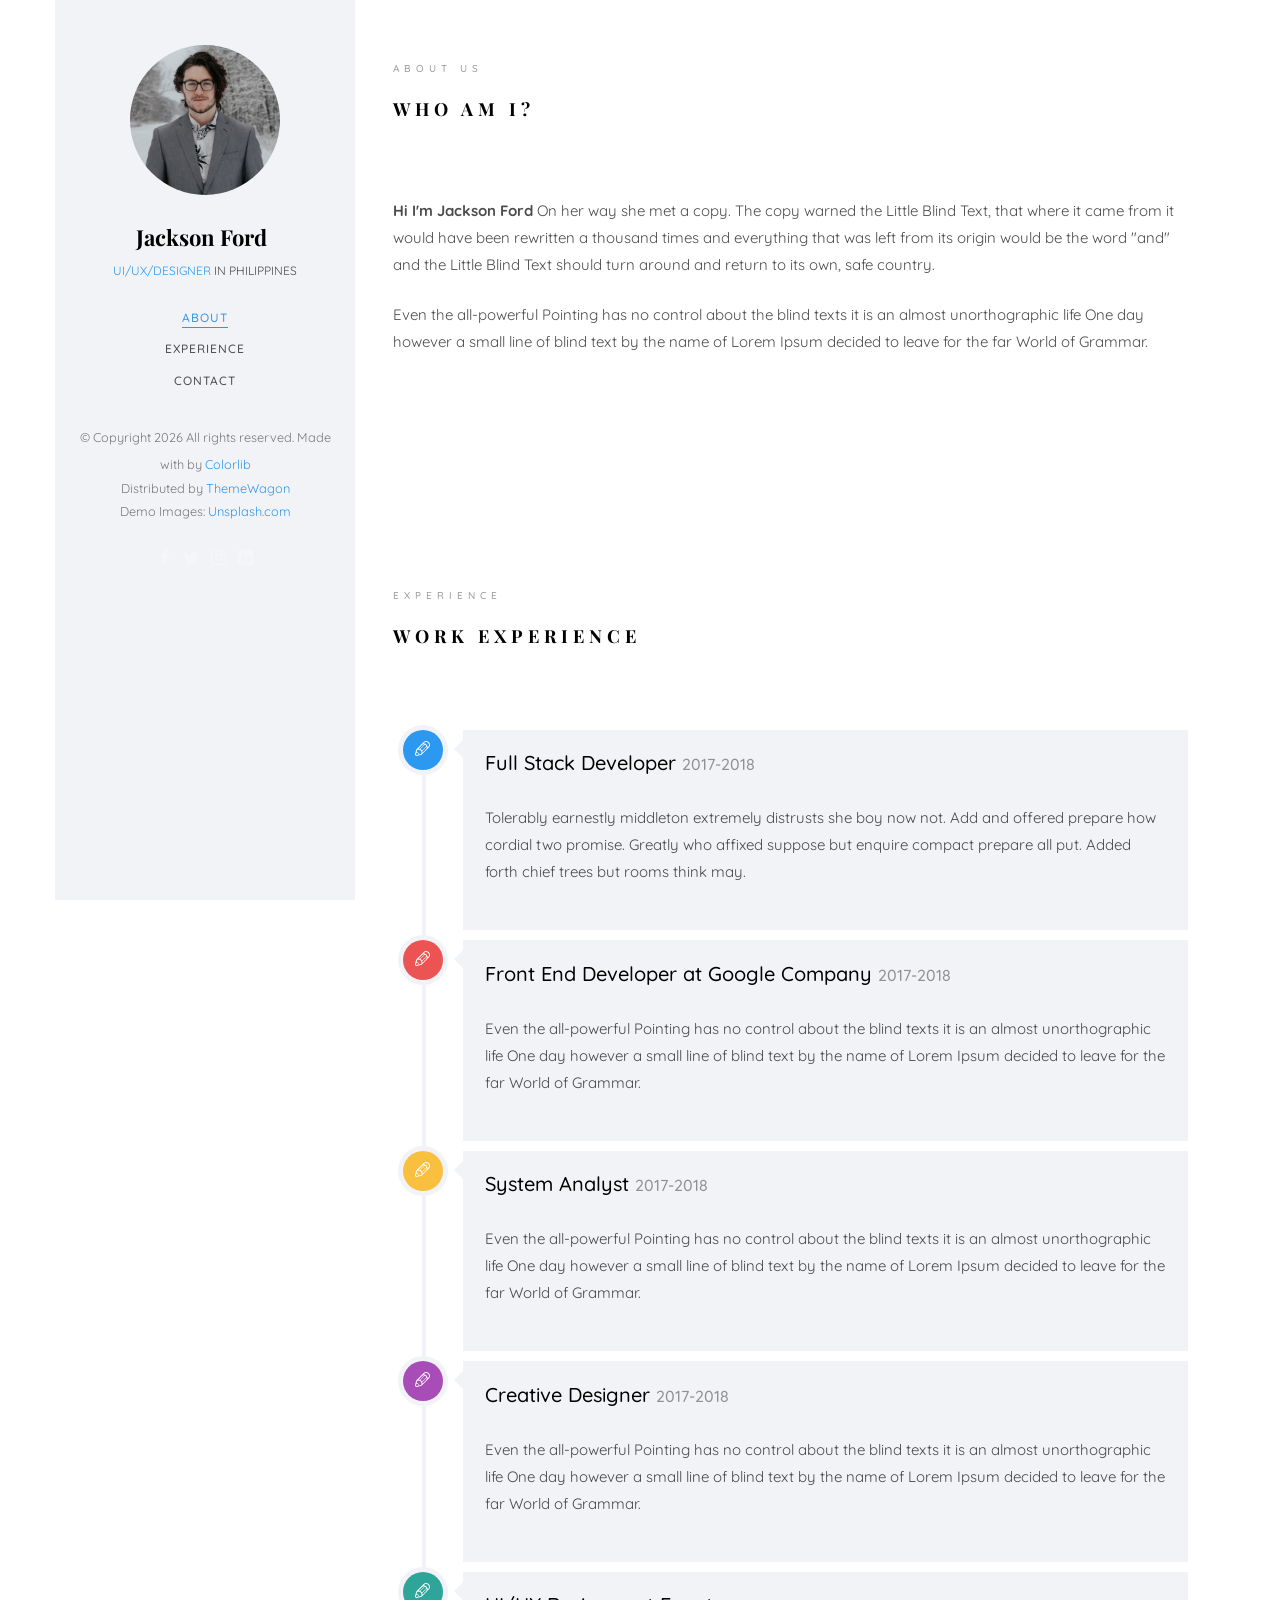
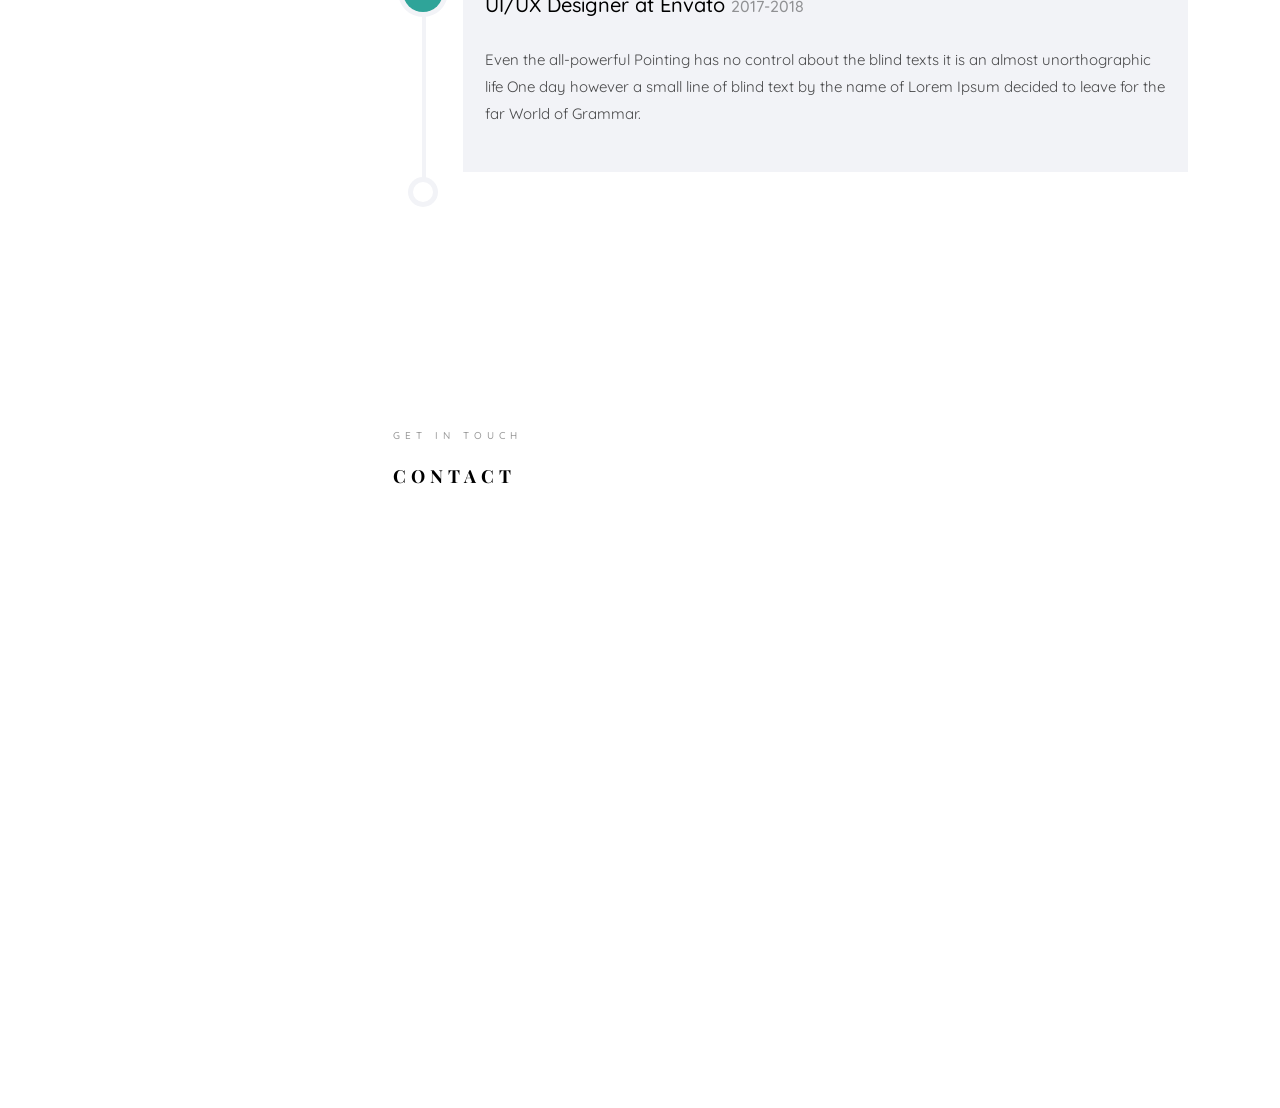
==== static/plugins/curriculum/index.html @ b3055dfc "desarrollo template curriculum" ====
<!DOCTYPE HTML>
<html>
	<head>
	<meta charset="utf-8">
	<meta http-equiv="X-UA-Compatible" content="IE=edge">
	<title>Jackson Template</title>
	<meta name="viewport" content="width=device-width, initial-scale=1">
	<meta name="description" content="" />
	<meta name="keywords" content="" />
	<meta name="author" content="" />

  <!-- Facebook and Twitter integration -->
	<meta property="og:title" content=""/>
	<meta property="og:image" content=""/>
	<meta property="og:url" content=""/>
	<meta property="og:site_name" content=""/>
	<meta property="og:description" content=""/>
	<meta name="twitter:title" content="" />
	<meta name="twitter:image" content="" />
	<meta name="twitter:url" content="" />
	<meta name="twitter:card" content="" />

	<!-- Place favicon.ico and apple-touch-icon.png in the root directory -->
	<link rel="shortcut icon" href="favicon.ico">

	<link href="https://fonts.googleapis.com/css?family=Quicksand:300,400,500,700" rel="stylesheet">
	<link href="https://fonts.googleapis.com/css?family=Playfair+Display:400,400i,700" rel="stylesheet">
	
	<!-- Animate.css -->
	<link rel="stylesheet" href="css/animate.css">
	<!-- Icomoon Icon Fonts-->
	<link rel="stylesheet" href="css/icomoon.css">
	<!-- Bootstrap  -->
	<link rel="stylesheet" href="css/bootstrap.css">
	<!-- Theme style  -->
	<link rel="stylesheet" href="css/style.css">

	<!-- Modernizr JS -->
	<script src="js/modernizr-2.6.2.min.js"></script>

	</head>
	<body>
	<div id="colorlib-page">
		<div class="container-wrap">
		<a href="#" class="js-colorlib-nav-toggle colorlib-nav-toggle" data-toggle="collapse" data-target="#navbar" aria-expanded="false" aria-controls="navbar"><i></i></a>
		<aside id="colorlib-aside" role="complementary" class="border js-fullheight">
			<div class="text-center">
				<div class="author-img" style="background-image: url(images/about.jpg);"></div>
				<h1 id="colorlib-logo"><a href="index.html">Jackson Ford</a></h1>
				<span class="position"><a href="#">UI/UX/Designer</a> in Philippines</span>
			</div>
			<nav id="colorlib-main-menu" role="navigation" class="navbar">
				<div id="navbar" class="collapse">
					<ul>
						<li class="active"><a href="#" data-nav-section="about">About</a></li>
						<li><a href="#" data-nav-section="experience">Experience</a></li>
						<li><a href="#" data-nav-section="contact">Contact</a></li>
					</ul>
				</div>
			</nav>

			<div class="colorlib-footer">
				<p>
					<small>&copy;
					<!-- Link back to Colorlib can't be removed. Template is licensed under CC BY 3.0. -->
					Copyright <script>document.write(new Date().getFullYear());</script> All rights reserved. 
					Made with <i class="fa fa-user" aria-hidden="true"></i> by <a href="https://colorlib.com" target="_blank">Colorlib</a>
					<!-- Link back to Colorlib can't be removed. Template is licensed under CC BY 3.0. --> </span> <span>Distributed by <a href="https://themewagon.com" target="_blank">ThemeWagon</a></span> <span>Demo Images: <a href="https://unsplash.com/" target="_blank">Unsplash.com</a></span></small>
				</p>
				<ul>
					<li><a href="#"><i class="icon-facebook2"></i></a></li>
					<li><a href="#"><i class="icon-twitter2"></i></a></li>
					<li><a href="#"><i class="icon-instagram"></i></a></li>
					<li><a href="#"><i class="icon-linkedin2"></i></a></li>
				</ul>
			</div>

		</aside>

		<div id="colorlib-main">

			<section class="colorlib-about" data-section="about">
				<div class="colorlib-narrow-content">
					<div class="row">
						<div class="col-md-12">
							<div class="row row-bottom-padded-sm animate-box" data-animate-effect="fadeInLeft">
								<div class="col-md-12">
									<div class="about-desc">
										<span class="heading-meta">About Us</span>
										<h2 class="colorlib-heading">Who Am I?</h2>
										<p><strong>Hi I'm Jackson Ford</strong> On her way she met a copy. The copy warned the Little Blind Text, that where it came from it would have been rewritten a thousand times and everything that was left from its origin would be the word "and" and the Little Blind Text should turn around and return to its own, safe country.</p>
										<p>Even the all-powerful Pointing has no control about the blind texts it is an almost unorthographic life One day however a small line of blind text by the name of Lorem Ipsum decided to leave for the far World of Grammar.</p>
									</div>
								</div>
							</div>
						</div>
					</div>
				</div>
			</section>
			
			<section class="colorlib-experience" data-section="experience">
				<div class="colorlib-narrow-content">
					<div class="row">
						<div class="col-md-6 col-md-offset-3 col-md-pull-3 animate-box" data-animate-effect="fadeInLeft">
							<span class="heading-meta">Experience</span>
							<h2 class="colorlib-heading animate-box">Work Experience</h2>
						</div>
					</div>
					<div class="row">
						<div class="col-md-12">
				         <div class="timeline-centered">
					         <article class="timeline-entry animate-box" data-animate-effect="fadeInLeft">
					            <div class="timeline-entry-inner">

					               <div class="timeline-icon color-1">
					                  <i class="icon-pen2"></i>
					               </div>

					               <div class="timeline-label">
					                  <h2><a href="#">Full Stack Developer</a> <span>2017-2018</span></h2>
					                  <p>Tolerably earnestly middleton extremely distrusts she boy now not. Add and offered prepare how cordial two promise. Greatly who affixed suppose but enquire compact prepare all put. Added forth chief trees but rooms think may.</p>
					               </div>
					            </div>
					         </article>


					         <article class="timeline-entry animate-box" data-animate-effect="fadeInRight">
					            <div class="timeline-entry-inner">
					               <div class="timeline-icon color-2">
					                  <i class="icon-pen2"></i>
					               </div>
					               <div class="timeline-label">
					               	<h2><a href="#">Front End Developer at Google Company</a> <span>2017-2018</span></h2>
					                  <p>Even the all-powerful Pointing has no control about the blind texts it is an almost unorthographic life One day however a small line of blind text by the name of Lorem Ipsum decided to leave for the far World of Grammar.</p>
					               </div>
					            </div>
					         </article>

					         <article class="timeline-entry animate-box" data-animate-effect="fadeInLeft">
					            <div class="timeline-entry-inner">
					               <div class="timeline-icon color-3">
					                  <i class="icon-pen2"></i>
					               </div>
					               <div class="timeline-label">
					               	<h2><a href="#">System Analyst</a> <span>2017-2018</span></h2>
					                  <p>Even the all-powerful Pointing has no control about the blind texts it is an almost unorthographic life One day however a small line of blind text by the name of Lorem Ipsum decided to leave for the far World of Grammar.</p>
					               </div>
					            </div>
					         </article>

					         <article class="timeline-entry animate-box" data-animate-effect="fadeInTop">
					            <div class="timeline-entry-inner">
					               <div class="timeline-icon color-4">
					                  <i class="icon-pen2"></i>
					               </div>
					               <div class="timeline-label">
					               	<h2><a href="#">Creative Designer</a> <span>2017-2018</span></h2>
					                  <p>Even the all-powerful Pointing has no control about the blind texts it is an almost unorthographic life One day however a small line of blind text by the name of Lorem Ipsum decided to leave for the far World of Grammar.</p>
					               </div>
					            </div>
					         </article>

					         <article class="timeline-entry animate-box" data-animate-effect="fadeInLeft">
					            <div class="timeline-entry-inner">
					               <div class="timeline-icon color-5">
					                  <i class="icon-pen2"></i>
					               </div>
					               <div class="timeline-label">
					               	<h2><a href="#">UI/UX Designer at Envato</a> <span>2017-2018</span></h2>
					                  <p>Even the all-powerful Pointing has no control about the blind texts it is an almost unorthographic life One day however a small line of blind text by the name of Lorem Ipsum decided to leave for the far World of Grammar.</p>
					               </div>
					            </div>
					         </article>

					         <article class="timeline-entry begin animate-box" data-animate-effect="fadeInBottom">
					            <div class="timeline-entry-inner">
					               <div class="timeline-icon color-none">
					               </div>
					            </div>
					         </article>
					      </div>
					   </div>
				   </div>
				</div>
			</section>

			<section class="colorlib-contact" data-section="contact">
				<div class="colorlib-narrow-content">
					<div class="row">
						<div class="col-md-6 col-md-offset-3 col-md-pull-3 animate-box" data-animate-effect="fadeInLeft">
							<span class="heading-meta">Get in Touch</span>
							<h2 class="colorlib-heading">Contact</h2>
						</div>
					</div>
					<div class="row">
						<div class="col-md-5">
							<div class="colorlib-feature colorlib-feature-sm animate-box" data-animate-effect="fadeInLeft">
								<div class="colorlib-icon">
									<i class="icon-globe-outline"></i>
								</div>
								<div class="colorlib-text">
									<p><a href="#">info@domain.com</a></p>
								</div>
							</div>

							<div class="colorlib-feature colorlib-feature-sm animate-box" data-animate-effect="fadeInLeft">
								<div class="colorlib-icon">
									<i class="icon-map"></i>
								</div>
								<div class="colorlib-text">
									<p>198 West 21th Street, Suite 721 New York NY 10016</p>
								</div>
							</div>

							<div class="colorlib-feature colorlib-feature-sm animate-box" data-animate-effect="fadeInLeft">
								<div class="colorlib-icon">
									<i class="icon-phone"></i>
								</div>
								<div class="colorlib-text">
									<p><a href="tel://">+123 456 7890</a></p>
								</div>
							</div>
						</div>
						<div class="col-md-7 col-md-push-1">
							<div class="row">
								<div class="col-md-10 col-md-offset-1 col-md-pull-1 animate-box" data-animate-effect="fadeInRight">
									<form action="">
										<div class="form-group">
											<input type="text" class="form-control" placeholder="Name">
										</div>
										<div class="form-group">
											<input type="text" class="form-control" placeholder="Email">
										</div>
										<div class="form-group">
											<input type="text" class="form-control" placeholder="Subject">
										</div>
										<div class="form-group">
											<textarea name="" id="message" cols="30" rows="7" class="form-control" placeholder="Message"></textarea>
										</div>
										<div class="form-group">
											<input type="submit" class="btn btn-primary btn-send-message" value="Send Message">
										</div>
									</form>
								</div>
								
							</div>
						</div>
					</div>
				</div>
			</section>

		</div><!-- end:colorlib-main -->
	</div><!-- end:container-wrap -->
	</div><!-- end:colorlib-page -->

	<!-- jQuery -->
	<script src="js/jquery.min.js"></script>
	<!-- Waypoints -->
	<script src="js/jquery.waypoints.min.js"></script>
	<!-- Counters -->
	<script src="js/jquery.countTo.js"></script>
	<!-- MAIN JS -->
	<script src="js/main.js"></script>

	</body>
</html>
---- static/plugins/curriculum/css/icomoon.css ----
@font-face {
  font-family: 'icomoon';
  src:  url('fonts/icomoon.eot?6py85u');
  src:  url('fonts/icomoon.eot?6py85u#iefix') format('embedded-opentype'),
    url('fonts/icomoon.ttf?6py85u') format('truetype'),
    url('fonts/icomoon.woff?6py85u') format('woff'),
    url('fonts/icomoon.svg?6py85u#icomoon') format('svg');
  font-weight: normal;
  font-style: normal;
}

[class^="icon-"], [class*=" icon-"] {
  /* use !important to prevent issues with browser extensions that change fonts */
  font-family: 'icomoon' !important;
  speak: none;
  font-style: normal;
  font-weight: normal;
  font-variant: normal;
  text-transform: none;
  line-height: 1;

  /* Better Font Rendering =========== */
  -webkit-font-smoothing: antialiased;
  -moz-osx-font-smoothing: grayscale;
}

.icon-times:before {
  content: "\e930";
}
.icon-tick:before {
  content: "\e931";
}
.icon-plus:before {
  content: "\e932";
}
.icon-minus:before {
  content: "\e933";
}
.icon-equals:before {
  content: "\e934";
}
.icon-divide:before {
  content: "\e935";
}
.icon-chevron-right:before {
  content: "\e936";
}
.icon-chevron-left:before {
  content: "\e937";
}
.icon-arrow-right-thick:before {
  content: "\e938";
}
.icon-arrow-left-thick:before {
  content: "\e939";
}
.icon-th-small:before {
  content: "\e93a";
}
.icon-th-menu:before {
  content: "\e93b";
}
.icon-th-list:before {
  content: "\e93c";
}
.icon-th-large:before {
  content: "\e93d";
}
.icon-home:before {
  content: "\e93e";
}
.icon-arrow-forward:before {
  content: "\e93f";
}
.icon-arrow-back:before {
  content: "\e940";
}
.icon-rss:before {
  content: "\e941";
}
.icon-location:before {
  content: "\e942";
}
.icon-link:before {
  content: "\e943";
}
.icon-image:before {
  content: "\e944";
}
.icon-arrow-up-thick:before {
  content: "\e945";
}
.icon-arrow-down-thick:before {
  content: "\e946";
}
.icon-starburst:before {
  content: "\e947";
}
.icon-starburst-outline:before {
  content: "\e948";
}
.icon-star3:before {
  content: "\e949";
}
.icon-flow-children:before {
  content: "\e94a";
}
.icon-export:before {
  content: "\e94b";
}
.icon-delete2:before {
  content: "\e94c";
}
.icon-delete-outline:before {
  content: "\e94d";
}
.icon-cloud-storage:before {
  content: "\e94e";
}
.icon-wi-fi:before {
  content: "\e94f";
}
.icon-heart:before {
  content: "\e950";
}
.icon-flash:before {
  content: "\e951";
}
.icon-cancel:before {
  content: "\e952";
}
.icon-backspace:before {
  content: "\e953";
}
.icon-attachment:before {
  content: "\e954";
}
.icon-arrow-move:before {
  content: "\e955";
}
.icon-warning:before {
  content: "\e956";
}
.icon-user:before {
  content: "\e957";
}
.icon-radar:before {
  content: "\e958";
}
.icon-lock-open:before {
  content: "\e959";
}
.icon-lock-closed:before {
  content: "\e95a";
}
.icon-location-arrow:before {
  content: "\e95b";
}
.icon-info:before {
  content: "\e95c";
}
.icon-user-delete:before {
  content: "\e95d";
}
.icon-user-add:before {
  content: "\e95e";
}
.icon-media-pause:before {
  content: "\e95f";
}
.icon-group:before {
  content: "\e960";
}
.icon-chart-pie:before {
  content: "\e961";
}
.icon-chart-line:before {
  content: "\e962";
}
.icon-chart-bar:before {
  content: "\e963";
}
.icon-chart-area:before {
  content: "\e964";
}
.icon-video:before {
  content: "\e965";
}
.icon-point-of-interest:before {
  content: "\e966";
}
.icon-infinity:before {
  content: "\e967";
}
.icon-globe:before {
  content: "\e968";
}
.icon-eye:before {
  content: "\e969";
}
.icon-cog:before {
  content: "\e96a";
}
.icon-camera:before {
  content: "\e96b";
}
.icon-upload:before {
  content: "\e96c";
}
.icon-scissors:before {
  content: "\e96d";
}
.icon-refresh:before {
  content: "\e96e";
}
.icon-pin:before {
  content: "\e96f";
}
.icon-key:before {
  content: "\e970";
}
.icon-info-large:before {
  content: "\e971";
}
.icon-eject:before {
  content: "\e972";
}
.icon-download:before {
  content: "\e973";
}
.icon-zoom:before {
  content: "\e974";
}
.icon-zoom-out:before {
  content: "\e975";
}
.icon-zoom-in:before {
  content: "\e976";
}
.icon-sort-numerically:before {
  content: "\e977";
}
.icon-sort-alphabetically:before {
  content: "\e978";
}
.icon-input-checked:before {
  content: "\e979";
}
.icon-calender:before {
  content: "\e97a";
}
.icon-world2:before {
  content: "\e97b";
}
.icon-notes:before {
  content: "\e97c";
}
.icon-code:before {
  content: "\e97d";
}
.icon-arrow-sync:before {
  content: "\e97e";
}
.icon-arrow-shuffle:before {
  content: "\e97f";
}
.icon-arrow-repeat:before {
  content: "\e980";
}
.icon-arrow-minimise:before {
  content: "\e981";
}
.icon-arrow-maximise:before {
  content: "\e982";
}
.icon-arrow-loop:before {
  content: "\e983";
}
.icon-anchor:before {
  content: "\e984";
}
.icon-spanner:before {
  content: "\e985";
}
.icon-puzzle:before {
  content: "\e986";
}
.icon-power:before {
  content: "\e987";
}
.icon-plane:before {
  content: "\e988";
}
.icon-pi:before {
  content: "\e989";
}
.icon-phone:before {
  content: "\e98a";
}
.icon-microphone2:before {
  content: "\e98b";
}
.icon-media-rewind:before {
  content: "\e98c";
}
.icon-flag:before {
  content: "\e98d";
}
.icon-adjust-brightness:before {
  content: "\e98e";
}
.icon-waves:before {
  content: "\e98f";
}
.icon-social-twitter:before {
  content: "\e990";
}
.icon-social-facebook:before {
  content: "\e991";
}
.icon-social-dribbble:before {
  content: "\e992";
}
.icon-media-stop:before {
  content: "\e993";
}
.icon-media-record:before {
  content: "\e994";
}
.icon-media-play:before {
  content: "\e995";
}
.icon-media-fast-forward:before {
  content: "\e996";
}
.icon-media-eject:before {
  content: "\e997";
}
.icon-social-vimeo:before {
  content: "\e998";
}
.icon-social-tumbler:before {
  content: "\e999";
}
.icon-social-skype:before {
  content: "\e99a";
}
.icon-social-pinterest:before {
  content: "\e99b";
}
.icon-social-linkedin:before {
  content: "\e99c";
}
.icon-social-last-fm:before {
  content: "\e99d";
}
.icon-social-github:before {
  content: "\e99e";
}
.icon-social-flickr:before {
  content: "\e99f";
}
.icon-at:before {
  content: "\e9a0";
}
.icon-times-outline:before {
  content: "\e9a1";
}
.icon-plus-outline:before {
  content: "\e9a2";
}
.icon-minus-outline:before {
  content: "\e9a3";
}
.icon-tick-outline:before {
  content: "\e9a4";
}
.icon-th-large-outline:before {
  content: "\e9a5";
}
.icon-equals-outline:before {
  content: "\e9a6";
}
.icon-divide-outline:before {
  content: "\e9a7";
}
.icon-chevron-right-outline:before {
  content: "\e9a8";
}
.icon-chevron-left-outline:before {
  content: "\e9a9";
}
.icon-arrow-right-outline:before {
  content: "\e9aa";
}
.icon-arrow-left-outline:before {
  content: "\e9ab";
}
.icon-th-small-outline:before {
  content: "\e9ac";
}
.icon-th-menu-outline:before {
  content: "\e9ad";
}
.icon-th-list-outline:before {
  content: "\e9ae";
}
.icon-news2:before {
  content: "\e9b1";
}
.icon-home-outline:before {
  content: "\e9b2";
}
.icon-arrow-up-outline:before {
  content: "\e9b3";
}
.icon-arrow-forward-outline:before {
  content: "\e9b4";
}
.icon-arrow-down-outline:before {
  content: "\e9b5";
}
.icon-arrow-back-outline:before {
  content: "\e9b6";
}
.icon-trash3:before {
  content: "\e9b7";
}
.icon-rss-outline:before {
  content: "\e9b8";
}
.icon-message:before {
  content: "\e9b9";
}
.icon-location-outline:before {
  content: "\e9ba";
}
.icon-link-outline:before {
  content: "\e9bb";
}
.icon-image-outline:before {
  content: "\e9bc";
}
.icon-export-outline:before {
  content: "\e9bd";
}
.icon-cross:before {
  content: "\e9be";
}
.icon-wi-fi-outline:before {
  content: "\e9bf";
}
.icon-star-outline:before {
  content: "\e9c0";
}
.icon-media-pause-outline:before {
  content: "\e9c1";
}
.icon-mail:before {
  content: "\e9c2";
}
.icon-heart-outline:before {
  content: "\e9c3";
}
.icon-flash-outline:before {
  content: "\e9c4";
}
.icon-cancel-outline:before {
  content: "\e9c5";
}
.icon-beaker:before {
  content: "\e9c6";
}
.icon-arrow-move-outline:before {
  content: "\e9c7";
}
.icon-watch2:before {
  content: "\e9c8";
}
.icon-warning-outline:before {
  content: "\e9c9";
}
.icon-time:before {
  content: "\e9ca";
}
.icon-radar-outline:before {
  content: "\e9cb";
}
.icon-lock-open-outline:before {
  content: "\e9cc";
}
.icon-location-arrow-outline:before {
  content: "\e9cd";
}
.icon-info-outline:before {
  content: "\e9ce";
}
.icon-backspace-outline:before {
  content: "\e9cf";
}
.icon-attachment-outline:before {
  content: "\e9d0";
}
.icon-user-outline:before {
  content: "\e9d1";
}
.icon-user-delete-outline:before {
  content: "\e9d2";
}
.icon-user-add-outline:before {
  content: "\e9d3";
}
.icon-lock-closed-outline:before {
  content: "\e9d4";
}
.icon-group-outline:before {
  content: "\e9d5";
}
.icon-chart-pie-outline:before {
  content: "\e9d6";
}
.icon-chart-line-outline:before {
  content: "\e9d7";
}
.icon-chart-bar-outline:before {
  content: "\e9d8";
}
.icon-chart-area-outline:before {
  content: "\e9d9";
}
.icon-video-outline:before {
  content: "\e9da";
}
.icon-point-of-interest-outline:before {
  content: "\e9db";
}
.icon-map:before {
  content: "\e9dc";
}
.icon-key-outline:before {
  content: "\e9dd";
}
.icon-infinity-outline:before {
  content: "\e9de";
}
.icon-globe-outline:before {
  content: "\e9df";
}
.icon-eye-outline:before {
  content: "\e9e0";
}
.icon-cog-outline:before {
  content: "\e9e1";
}
.icon-camera-outline:before {
  content: "\e9e2";
}
.icon-upload-outline:before {
  content: "\e9e3";
}
.icon-support:before {
  content: "\e9e4";
}
.icon-scissors-outline:before {
  content: "\e9e5";
}
.icon-refresh-outline:before {
  content: "\e9e6";
}
.icon-info-large-outline:before {
  content: "\e9e7";
}
.icon-eject-outline:before {
  content: "\e9e8";
}
.icon-download-outline:before {
  content: "\e9e9";
}
.icon-battery-mid:before {
  content: "\e9ea";
}
.icon-battery-low:before {
  content: "\e9eb";
}
.icon-battery-high:before {
  content: "\e9ec";
}
.icon-zoom-outline:before {
  content: "\e9ed";
}
.icon-zoom-out-outline:before {
  content: "\e9ee";
}
.icon-zoom-in-outline:before {
  content: "\e9ef";
}
.icon-tag3:before {
  content: "\e9f0";
}
.icon-tabs-outline:before {
  content: "\e9f1";
}
.icon-pin-outline:before {
  content: "\e9f2";
}
.icon-message-typing:before {
  content: "\e9f3";
}
.icon-directions:before {
  content: "\e9f4";
}
.icon-battery-full:before {
  content: "\e9f5";
}
.icon-battery-charge:before {
  content: "\e9f6";
}
.icon-pipette:before {
  content: "\e9f7";
}
.icon-pencil:before {
  content: "\e9f8";
}
.icon-folder:before {
  content: "\e9f9";
}
.icon-folder-delete:before {
  content: "\e9fa";
}
.icon-folder-add:before {
  content: "\e9fb";
}
.icon-edit:before {
  content: "\e9fc";
}
.icon-document:before {
  content: "\e9fd";
}
.icon-document-delete:before {
  content: "\e9fe";
}
.icon-document-add:before {
  content: "\e9ff";
}
.icon-brush:before {
  content: "\ea00";
}
.icon-thumbs-up:before {
  content: "\ea01";
}
.icon-thumbs-down:before {
  content: "\ea02";
}
.icon-pen:before {
  content: "\ea03";
}
.icon-sort-numerically-outline:before {
  content: "\ea04";
}
.icon-sort-alphabetically-outline:before {
  content: "\ea05";
}
.icon-social-last-fm-circular:before {
  content: "\ea06";
}
.icon-social-github-circular:before {
  content: "\ea07";
}
.icon-compass:before {
  content: "\ea08";
}
.icon-bookmark:before {
  content: "\ea09";
}
.icon-input-checked-outline:before {
  content: "\ea0a";
}
.icon-code-outline:before {
  content: "\ea0b";
}
.icon-calender-outline:before {
  content: "\ea0c";
}
.icon-business-card:before {
  content: "\ea0d";
}
.icon-arrow-up:before {
  content: "\ea0e";
}
.icon-arrow-sync-outline:before {
  content: "\ea0f";
}
.icon-arrow-right:before {
  content: "\ea10";
}
.icon-arrow-repeat-outline:before {
  content: "\ea11";
}
.icon-arrow-loop-outline:before {
  content: "\ea12";
}
.icon-arrow-left:before {
  content: "\ea13";
}
.icon-flow-switch:before {
  content: "\ea14";
}
.icon-flow-parallel:before {
  content: "\ea15";
}
.icon-flow-merge:before {
  content: "\ea16";
}
.icon-document-text:before {
  content: "\ea17";
}
.icon-clipboard:before {
  content: "\ea18";
}
.icon-calculator:before {
  content: "\ea19";
}
.icon-arrow-minimise-outline:before {
  content: "\ea1a";
}
.icon-arrow-maximise-outline:before {
  content: "\ea1b";
}
.icon-arrow-down:before {
  content: "\ea1c";
}
.icon-gift:before {
  content: "\ea1d";
}
.icon-film:before {
  content: "\ea1e";
}
.icon-database:before {
  content: "\ea1f";
}
.icon-bell:before {
  content: "\ea20";
}
.icon-anchor-outline:before {
  content: "\ea21";
}
.icon-adjust-contrast:before {
  content: "\ea22";
}
.icon-world-outline:before {
  content: "\ea23";
}
.icon-shopping-bag:before {
  content: "\ea24";
}
.icon-power-outline:before {
  content: "\ea25";
}
.icon-notes-outline:before {
  content: "\ea26";
}
.icon-device-tablet:before {
  content: "\ea27";
}
.icon-device-phone:before {
  content: "\ea28";
}
.icon-device-laptop:before {
  content: "\ea29";
}
.icon-device-desktop:before {
  content: "\ea2a";
}
.icon-briefcase:before {
  content: "\ea2b";
}
.icon-stopwatch:before {
  content: "\ea2c";
}
.icon-spanner-outline:before {
  content: "\ea2d";
}
.icon-puzzle-outline:before {
  content: "\ea2e";
}
.icon-printer:before {
  content: "\ea2f";
}
.icon-pi-outline:before {
  content: "\ea30";
}
.icon-lightbulb:before {
  content: "\ea31";
}
.icon-flag-outline:before {
  content: "\ea32";
}
.icon-contacts:before {
  content: "\ea33";
}
.icon-archive2:before {
  content: "\ea34";
}
.icon-weather-stormy:before {
  content: "\ea35";
}
.icon-weather-shower:before {
  content: "\ea36";
}
.icon-weather-partly-sunny:before {
  content: "\ea37";
}
.icon-weather-downpour:before {
  content: "\ea38";
}
.icon-weather-cloudy:before {
  content: "\ea39";
}
.icon-plane-outline:before {
  content: "\ea3a";
}
.icon-phone-outline:before {
  content: "\ea3b";
}
.icon-microphone-outline:before {
  content: "\ea3c";
}
.icon-weather-windy:before {
  content: "\ea3d";
}
.icon-weather-windy-cloudy:before {
  content: "\ea3e";
}
.icon-weather-sunny:before {
  content: "\ea3f";
}
.icon-weather-snow:before {
  content: "\ea40";
}
.icon-weather-night:before {
  content: "\ea41";
}
.icon-media-stop-outline:before {
  content: "\ea42";
}
.icon-media-rewind-outline:before {
  content: "\ea43";
}
.icon-media-record-outline:before {
  content: "\ea44";
}
.icon-media-play-outline:before {
  content: "\ea45";
}
.icon-media-fast-forward-outline:before {
  content: "\ea46";
}
.icon-media-eject-outline:before {
  content: "\ea47";
}
.icon-wine:before {
  content: "\ea48";
}
.icon-waves-outline:before {
  content: "\ea49";
}
.icon-ticket:before {
  content: "\ea4a";
}
.icon-tags:before {
  content: "\ea4b";
}
.icon-plug:before {
  content: "\ea4c";
}
.icon-headphones:before {
  content: "\ea4d";
}
.icon-credit-card:before {
  content: "\ea4e";
}
.icon-coffee:before {
  content: "\ea4f";
}
.icon-book:before {
  content: "\ea50";
}
.icon-beer:before {
  content: "\ea51";
}
.icon-volume2:before {
  content: "\ea52";
}
.icon-volume-up:before {
  content: "\ea53";
}
.icon-volume-mute:before {
  content: "\ea54";
}
.icon-volume-down:before {
  content: "\ea55";
}
.icon-social-vimeo-circular:before {
  content: "\ea56";
}
.icon-social-twitter-circular:before {
  content: "\ea57";
}
.icon-social-pinterest-circular:before {
  content: "\ea58";
}
.icon-social-linkedin-circular:before {
  content: "\ea59";
}
.icon-social-facebook-circular:before {
  content: "\ea5a";
}
.icon-social-dribbble-circular:before {
  content: "\ea5b";
}
.icon-tree:before {
  content: "\ea5c";
}
.icon-thermometer2:before {
  content: "\ea5d";
}
.icon-social-tumbler-circular:before {
  content: "\ea5e";
}
.icon-social-skype-outline:before {
  content: "\ea5f";
}
.icon-social-flickr-circular:before {
  content: "\ea60";
}
.icon-social-at-circular:before {
  content: "\ea61";
}
.icon-shopping-cart:before {
  content: "\ea62";
}
.icon-messages:before {
  content: "\ea63";
}
.icon-leaf:before {
  content: "\ea64";
}
.icon-feather:before {
  content: "\ea65";
}
.icon-eye2:before {
  content: "\e064";
}
.icon-paper-clip:before {
  content: "\e065";
}
.icon-mail5:before {
  content: "\e066";
}
.icon-toggle:before {
  content: "\e067";
}
.icon-layout:before {
  content: "\e068";
}
.icon-link2:before {
  content: "\e069";
}
.icon-bell2:before {
  content: "\e06a";
}
.icon-lock3:before {
  content: "\e06b";
}
.icon-unlock:before {
  content: "\e06c";
}
.icon-ribbon2:before {
  content: "\e06d";
}
.icon-image2:before {
  content: "\e06e";
}
.icon-signal:before {
  content: "\e06f";
}
.icon-target3:before {
  content: "\e070";
}
.icon-clipboard3:before {
  content: "\e071";
}
.icon-clock3:before {
  content: "\e072";
}
.icon-watch:before {
  content: "\e073";
}
.icon-air-play:before {
  content: "\e074";
}
.icon-camera3:before {
  content: "\e075";
}
.icon-video2:before {
  content: "\e076";
}
.icon-disc:before {
  content: "\e077";
}
.icon-printer3:before {
  content: "\e078";
}
.icon-monitor:before {
  content: "\e079";
}
.icon-server:before {
  content: "\e07a";
}
.icon-cog2:before {
  content: "\e07b";
}
.icon-heart3:before {
  content: "\e07c";
}
.icon-paragraph:before {
  content: "\e07d";
}
.icon-align-justify:before {
  content: "\e07e";
}
.icon-align-left:before {
  content: "\e07f";
}
.icon-align-center:before {
  content: "\e080";
}
.icon-align-right:before {
  content: "\e081";
}
.icon-book2:before {
  content: "\e082";
}
.icon-layers2:before {
  content: "\e083";
}
.icon-stack2:before {
  content: "\e084";
}
.icon-stack-2:before {
  content: "\e085";
}
.icon-paper:before {
  content: "\e086";
}
.icon-paper-stack:before {
  content: "\e087";
}
.icon-search3:before {
  content: "\e088";
}
.icon-zoom-in2:before {
  content: "\e089";
}
.icon-zoom-out2:before {
  content: "\e08a";
}
.icon-reply2:before {
  content: "\e08b";
}
.icon-circle-plus:before {
  content: "\e08c";
}
.icon-circle-minus:before {
  content: "\e08d";
}
.icon-circle-check:before {
  content: "\e08e";
}
.icon-circle-cross:before {
  content: "\e08f";
}
.icon-square-plus:before {
  content: "\e090";
}
.icon-square-minus:before {
  content: "\e091";
}
.icon-square-check:before {
  content: "\e092";
}
.icon-square-cross:before {
  content: "\e093";
}
.icon-microphone:before {
  content: "\e094";
}
.icon-record:before {
  content: "\e095";
}
.icon-skip-back:before {
  content: "\e096";
}
.icon-rewind:before {
  content: "\e097";
}
.icon-play4:before {
  content: "\e098";
}
.icon-pause3:before {
  content: "\e099";
}
.icon-stop3:before {
  content: "\e09a";
}
.icon-fast-forward:before {
  content: "\e09b";
}
.icon-skip-forward:before {
  content: "\e09c";
}
.icon-shuffle2:before {
  content: "\e09d";
}
.icon-repeat:before {
  content: "\e09e";
}
.icon-folder2:before {
  content: "\e09f";
}
.icon-umbrella:before {
  content: "\e0a0";
}
.icon-moon:before {
  content: "\e0a1";
}
.icon-thermometer:before {
  content: "\e0a2";
}
.icon-drop:before {
  content: "\e0a3";
}
.icon-sun2:before {
  content: "\e0a4";
}
.icon-cloud3:before {
  content: "\e0a5";
}
.icon-cloud-upload2:before {
  content: "\e0a6";
}
.icon-cloud-download2:before {
  content: "\e0a7";
}
.icon-upload4:before {
  content: "\e0a8";
}
.icon-download4:before {
  content: "\e0a9";
}
.icon-location3:before {
  content: "\e0aa";
}
.icon-location-2:before {
  content: "\e0ab";
}
.icon-map3:before {
  content: "\e0ac";
}
.icon-battery:before {
  content: "\e0ad";
}
.icon-head:before {
  content: "\e0ae";
}
.icon-briefcase3:before {
  content: "\e0af";
}
.icon-speech-bubble:before {
  content: "\e0b0";
}
.icon-anchor2:before {
  content: "\e0b1";
}
.icon-globe2:before {
  content: "\e0b2";
}
.icon-box:before {
  content: "\e0b3";
}
.icon-reload:before {
  content: "\e0b4";
}
.icon-share3:before {
  content: "\e0b5";
}
.icon-marquee:before {
  content: "\e0b6";
}
.icon-marquee-plus:before {
  content: "\e0b7";
}
.icon-marquee-minus:before {
  content: "\e0b8";
}
.icon-tag:before {
  content: "\e0b9";
}
.icon-power2:before {
  content: "\e0ba";
}
.icon-command2:before {
  content: "\e0bb";
}
.icon-alt:before {
  content: "\e0bc";
}
.icon-esc:before {
  content: "\e0bd";
}
.icon-bar-graph:before {
  content: "\e0be";
}
.icon-bar-graph-2:before {
  content: "\e0bf";
}
.icon-pie-graph:before {
  content: "\e0c0";
}
.icon-star:before {
  content: "\e0c1";
}
.icon-arrow-left3:before {
  content: "\e0c2";
}
.icon-arrow-right3:before {
  content: "\e0c3";
}
.icon-arrow-up3:before {
  content: "\e0c4";
}
.icon-arrow-down3:before {
  content: "\e0c5";
}
.icon-volume:before {
  content: "\e0c6";
}
.icon-mute:before {
  content: "\e0c7";
}
.icon-content-right:before {
  content: "\e100";
}
.icon-content-left:before {
  content: "\e101";
}
.icon-grid2:before {
  content: "\e102";
}
.icon-grid-2:before {
  content: "\e103";
}
.icon-columns:before {
  content: "\e104";
}
.icon-loader:before {
  content: "\e105";
}
.icon-bag:before {
  content: "\e106";
}
.icon-ban:before {
  content: "\e107";
}
.icon-flag3:before {
  content: "\e108";
}
.icon-trash:before {
  content: "\e109";
}
.icon-expand2:before {
  content: "\e110";
}
.icon-contract:before {
  content: "\e111";
}
.icon-maximize:before {
  content: "\e112";
}
.icon-minimize:before {
  content: "\e113";
}
.icon-plus2:before {
  content: "\e114";
}
.icon-minus2:before {
  content: "\e115";
}
.icon-check:before {
  content: "\e116";
}
.icon-cross2:before {
  content: "\e117";
}
.icon-move:before {
  content: "\e118";
}
.icon-delete:before {
  content: "\e119";
}
.icon-menu5:before {
  content: "\e120";
}
.icon-archive:before {
  content: "\e121";
}
.icon-inbox:before {
  content: "\e122";
}
.icon-outbox:before {
  content: "\e123";
}
.icon-file:before {
  content: "\e124";
}
.icon-file-add:before {
  content: "\e125";
}
.icon-file-subtract:before {
  content: "\e126";
}
.icon-help:before {
  content: "\e127";
}
.icon-open:before {
  content: "\e128";
}
.icon-ellipsis:before {
  content: "\e129";
}
.icon-heart4:before {
  content: "\e900";
}
.icon-cloud4:before {
  content: "\e901";
}
.icon-star2:before {
  content: "\e902";
}
.icon-tv2:before {
  content: "\e903";
}
.icon-sound:before {
  content: "\e904";
}
.icon-video3:before {
  content: "\e905";
}
.icon-trash2:before {
  content: "\e906";
}
.icon-user2:before {
  content: "\e907";
}
.icon-key3:before {
  content: "\e908";
}
.icon-search4:before {
  content: "\e909";
}
.icon-settings:before {
  content: "\e90a";
}
.icon-camera4:before {
  content: "\e90b";
}
.icon-tag2:before {
  content: "\e90c";
}
.icon-lock4:before {
  content: "\e90d";
}
.icon-bulb:before {
  content: "\e90e";
}
.icon-pen2:before {
  content: "\e90f";
}
.icon-diamond:before {
  content: "\e910";
}
.icon-display2:before {
  content: "\e911";
}
.icon-location4:before {
  content: "\e912";
}
.icon-eye3:before {
  content: "\e913";
}
.icon-bubble3:before {
  content: "\e914";
}
.icon-stack3:before {
  content: "\e915";
}
.icon-cup:before {
  content: "\e916";
}
.icon-phone3:before {
  content: "\e917";
}
.icon-news:before {
  content: "\e918";
}
.icon-mail6:before {
  content: "\e919";
}
.icon-like:before {
  content: "\e91a";
}
.icon-photo:before {
  content: "\e91b";
}
.icon-note:before {
  content: "\e91c";
}
.icon-clock4:before {
  content: "\e91d";
}
.icon-paperplane:before {
  content: "\e91e";
}
.icon-params:before {
  content: "\e91f";
}
.icon-banknote:before {
  content: "\e920";
}
.icon-data:before {
  content: "\e921";
}
.icon-music2:before {
  content: "\e922";
}
.icon-megaphone2:before {
  content: "\e923";
}
.icon-study:before {
  content: "\e924";
}
.icon-lab2:before {
  content: "\e925";
}
.icon-food:before {
  content: "\e926";
}
.icon-t-shirt:before {
  content: "\e927";
}
.icon-fire2:before {
  content: "\e928";
}
.icon-clip:before {
  content: "\e929";
}
.icon-shop:before {
  content: "\e92a";
}
.icon-calendar3:before {
  content: "\e92b";
}
.icon-wallet2:before {
  content: "\e92c";
}
.icon-vynil:before {
  content: "\e92d";
}
.icon-truck2:before {
  content: "\e92e";
}
.icon-world:before {
  content: "\e92f";
}
.icon-spinner6:before {
  content: "\e9af";
}
.icon-spinner7:before {
  content: "\e9b0";
}
.icon-amazon:before {
  content: "\eab7";
}
.icon-google:before {
  content: "\eab8";
}
.icon-google2:before {
  content: "\eab9";
}
.icon-google3:before {
  content: "\eaba";
}
.icon-google-plus:before {
  content: "\eabb";
}
.icon-google-plus2:before {
  content: "\eabc";
}
.icon-google-plus3:before {
  content: "\eabd";
}
.icon-hangouts:before {
  content: "\eabe";
}
.icon-google-drive:before {
  content: "\eabf";
}
.icon-facebook2:before {
  content: "\eac0";
}
.icon-facebook22:before {
  content: "\eac1";
}
.icon-instagram:before {
  content: "\eac2";
}
.icon-whatsapp:before {
  content: "\eac3";
}
.icon-spotify:before {
  content: "\eac4";
}
.icon-telegram:before {
  content: "\eac5";
}
.icon-twitter2:before {
  content: "\eac6";
}
.icon-vine:before {
  content: "\eac7";
}
.icon-vk:before {
  content: "\eac8";
}
.icon-renren:before {
  content: "\eac9";
}
.icon-sina-weibo:before {
  content: "\eaca";
}
.icon-rss2:before {
  content: "\eacb";
}
.icon-rss22:before {
  content: "\eacc";
}
.icon-youtube:before {
  content: "\eacd";
}
.icon-youtube2:before {
  content: "\eace";
}
.icon-twitch:before {
  content: "\eacf";
}
.icon-vimeo:before {
  content: "\ead0";
}
.icon-vimeo2:before {
  content: "\ead1";
}
.icon-lanyrd:before {
  content: "\ead2";
}
.icon-flickr:before {
  content: "\ead3";
}
.icon-flickr2:before {
  content: "\ead4";
}
.icon-flickr3:before {
  content: "\ead5";
}
.icon-flickr4:before {
  content: "\ead6";
}
.icon-dribbble2:before {
  content: "\ead7";
}
.icon-behance:before {
  content: "\ead8";
}
.icon-behance2:before {
  content: "\ead9";
}
.icon-deviantart:before {
  content: "\eada";
}
.icon-500px:before {
  content: "\eadb";
}
.icon-steam:before {
  content: "\eadc";
}
.icon-steam2:before {
  content: "\eadd";
}
.icon-dropbox:before {
  content: "\eade";
}
.icon-onedrive:before {
  content: "\eadf";
}
.icon-github:before {
  content: "\eae0";
}
.icon-npm:before {
  content: "\eae1";
}
.icon-basecamp:before {
  content: "\eae2";
}
.icon-trello:before {
  content: "\eae3";
}
.icon-wordpress:before {
  content: "\eae4";
}
.icon-joomla:before {
  content: "\eae5";
}
.icon-ello:before {
  content: "\eae6";
}
.icon-blogger:before {
  content: "\eae7";
}
.icon-blogger2:before {
  content: "\eae8";
}
.icon-tumblr2:before {
  content: "\eae9";
}
.icon-tumblr22:before {
  content: "\eaea";
}
.icon-yahoo:before {
  content: "\eaeb";
}
.icon-yahoo2:before {
  content: "\eaec";
}
.icon-tux:before {
  content: "\eaed";
}
.icon-appleinc:before {
  content: "\eaee";
}
.icon-finder:before {
  content: "\eaef";
}
.icon-android:before {
  content: "\eaf0";
}
.icon-windows:before {
  content: "\eaf1";
}
.icon-windows8:before {
  content: "\eaf2";
}
.icon-soundcloud:before {
  content: "\eaf3";
}
.icon-soundcloud2:before {
  content: "\eaf4";
}
.icon-skype:before {
  content: "\eaf5";
}
.icon-reddit:before {
  content: "\eaf6";
}
.icon-hackernews:before {
  content: "\eaf7";
}
.icon-wikipedia:before {
  content: "\eaf8";
}
.icon-linkedin2:before {
  content: "\eaf9";
}
.icon-linkedin22:before {
  content: "\eafa";
}
.icon-lastfm:before {
  content: "\eafb";
}
.icon-lastfm2:before {
  content: "\eafc";
}
.icon-delicious:before {
  content: "\eafd";
}
.icon-stumbleupon:before {
  content: "\eafe";
}
.icon-stumbleupon2:before {
  content: "\eaff";
}
.icon-stackoverflow:before {
  content: "\eb00";
}
.icon-pinterest:before {
  content: "\eb01";
}
.icon-pinterest2:before {
  content: "\eb02";
}
.icon-xing:before {
  content: "\eb03";
}
.icon-xing2:before {
  content: "\eb04";
}
.icon-flattr:before {
  content: "\eb05";
}
.icon-foursquare:before {
  content: "\eb06";
}
.icon-yelp:before {
  content: "\eb07";
}
.icon-paypal:before {
  content: "\eb08";
}
.icon-chrome:before {
  content: "\eb09";
}
.icon-firefox:before {
  content: "\eb0a";
}
.icon-IE:before {
  content: "\eb0b";
}
.icon-edge:before {
  content: "\eb0c";
}
.icon-safari:before {
  content: "\eb0d";
}
.icon-opera:before {
  content: "\eb0e";
}
.icon-file-pdf:before {
  content: "\eb0f";
}
.icon-file-openoffice:before {
  content: "\eb10";
}
.icon-file-word:before {
  content: "\eb11";
}
.icon-file-excel:before {
  content: "\eb12";
}
.icon-libreoffice:before {
  content: "\eb13";
}
.icon-html-five:before {
  content: "\eb14";
}
.icon-html-five2:before {
  content: "\eb15";
}
.icon-css3:before {
  content: "\eb16";
}
.icon-git:before {
  content: "\eb17";
}
.icon-codepen:before {
  content: "\eb18";
}
.icon-svg:before {
  content: "\eb19";
}
.icon-IcoMoon:before {
  content: "\eb1a";
}
---- static/plugins/curriculum/css/style.css ----
@font-face {
  font-family: 'icomoon';
  src: url("../fonts/icomoon/icomoon.eot?srf3rx");
  src: url("../fonts/icomoon/icomoon.eot?srf3rx#iefix") format("embedded-opentype"), url("../fonts/icomoon/icomoon.ttf?srf3rx") format("truetype"), url("../fonts/icomoon/icomoon.woff?srf3rx") format("woff"), url("../fonts/icomoon/icomoon.svg?srf3rx#icomoon") format("svg");
  font-weight: normal;
  font-style: normal; }

/* =======================================================
*
* 	Template Style 
*	Edit this section
*
* ======================================================= */
body {
  font-family: "Quicksand", Arial, sans-serif;
  font-weight: 400;
  font-size: 15px;
  line-height: 1.8;
  color: rgba(0, 0, 0, 0.7); }
  @media screen and (max-width: 992px) {
    body {
      font-size: 16px; } }

a {
  color: #2c98f0;
  -webkit-transition: 0.5s;
  -o-transition: 0.5s;
  transition: 0.5s; }
  a:hover, a:active, a:focus {
    color: #2c98f0;
    outline: none;
    text-decoration: none !important; }

p {
  margin-bottom: 1.5em; }

h1, h2, h3, h4, h5, h6 {
  color: #000;
  font-family: "Playfair Display", Georgia, serif;
  font-weight: 400;
  margin: 0 0 30px 0; }

figure {
  margin-bottom: 2.5em;
  float: left;
  width: 100%; }
  figure figcaption {
    font-size: 16px;
    width: 80%;
    margin: 20px auto 0px auto;
    color: #b3b3b3;
    font-style: italic;
    font-family: "Quicksand", Arial, sans-serif; }
    @media screen and (max-width: 480px) {
      figure figcaption {
        width: 100%; } }

::-webkit-selection {
  color: #fff;
  background: #2c98f0; }

::-moz-selection {
  color: #fff;
  background: #2c98f0; }

::selection {
  color: #fff;
  background: #2c98f0; }

#colorlib-page {
  width: 100%;
  overflow: hidden;
  position: relative; }

#colorlib-aside {
  padding-top: 3em;
  padding-bottom: 40px;
  float: left;
  width: 300px;
  position: fixed;
  overflow-y: scroll;
  z-index: 1001;
  background: #f2f3f7;
  -webkit-transition: 0.5s;
  -o-transition: 0.5s;
  transition: 0.5s; }
  @media screen and (max-width: 768px) {
    #colorlib-aside {
      width: 300px;
      -moz-transform: translateX(-300px);
      -webkit-transform: translateX(-300px);
      -ms-transform: translateX(-300px);
      -o-transform: translateX(-300px);
      transform: translateX(-300px);
      padding-top: 4em; } }
  #colorlib-aside .author-img {
    width: 150px;
    height: 150px;
    margin: 0 auto;
    margin-bottom: 30px;
    -webkit-border-radius: 50%;
    -moz-border-radius: 50%;
    -ms-border-radius: 50%;
    border-radius: 50%; }
  #colorlib-aside .position {
    display: block;
    margin-bottom: 2em;
    font-size: 12px;
    text-transform: uppercase; }
  #colorlib-aside #colorlib-logo {
    text-align: right;
    font-weight: 700;
    font-size: 22px;
    margin-bottom: .5em;
    display: block;
    width: 100%; }
    #colorlib-aside #colorlib-logo a {
      display: block;
      text-align: center;
      color: #000;
      padding-right: .3em; }
  #colorlib-aside #colorlib-main-menu {
    display: block;
    width: 100%; }
    #colorlib-aside #colorlib-main-menu .collapse {
      display: block !important; }
    #colorlib-aside #colorlib-main-menu ul {
      text-align: center;
      margin: 0;
      padding: 0; }
      @media screen and (max-width: 768px) {
        #colorlib-aside #colorlib-main-menu ul {
          margin: 0 0 2em 0; } }
      #colorlib-aside #colorlib-main-menu ul li {
        margin: 0 0 10px 0;
        padding: 0;
        list-style: none;
        font-size: 12px;
        font-weight: 500;
        text-transform: uppercase;
        letter-spacing: 1px; }
        #colorlib-aside #colorlib-main-menu ul li a {
          color: rgba(0, 0, 0, 0.7);
          text-decoration: none;
          position: relative;
          padding: 10px 0;
          font-family: "Quicksand", Arial, sans-serif;
          -webkit-transition: 0.3s;
          -o-transition: 0.3s;
          transition: 0.3s; }
          #colorlib-aside #colorlib-main-menu ul li a:after {
            content: "";
            position: absolute;
            height: 1px;
            bottom: 7px;
            left: 0;
            right: 0;
            background-color: #2c98f0;
            visibility: hidden;
            -webkit-transform: scaleX(0);
            -moz-transform: scaleX(0);
            -ms-transform: scaleX(0);
            -o-transform: scaleX(0);
            transform: scaleX(0);
            -webkit-transition: all 0.3s cubic-bezier(0.175, 0.885, 0.32, 1.275);
            -moz-transition: all 0.3s cubic-bezier(0.175, 0.885, 0.32, 1.275);
            -ms-transition: all 0.3s cubic-bezier(0.175, 0.885, 0.32, 1.275);
            -o-transition: all 0.3s cubic-bezier(0.175, 0.885, 0.32, 1.275);
            transition: all 0.3s cubic-bezier(0.175, 0.885, 0.32, 1.275); }
          #colorlib-aside #colorlib-main-menu ul li a:hover {
            text-decoration: none;
            color: black; }
            #colorlib-aside #colorlib-main-menu ul li a:hover:after {
              visibility: visible;
              -webkit-transform: scaleX(1);
              -moz-transform: scaleX(1);
              -ms-transform: scaleX(1);
              -o-transform: scaleX(1);
              transform: scaleX(1); }
        #colorlib-aside #colorlib-main-menu ul li.active a {
          color: #2c98f0; }
          #colorlib-aside #colorlib-main-menu ul li.active a:after {
            visibility: visible;
            -webkit-transform: scaleX(1);
            -moz-transform: scaleX(1);
            -ms-transform: scaleX(1);
            -o-transform: scaleX(1);
            transform: scaleX(1); }
  #colorlib-aside .colorlib-footer {
    font-size: 15px;
    text-align: center;
    font-weight: 400;
    color: rgba(0, 0, 0, 0.5);
    padding: 0 20px;
    width: 100%; }
    @media screen and (max-width: 768px) {
      #colorlib-aside .colorlib-footer {
        position: relative;
        bottom: 0; } }
    #colorlib-aside .colorlib-footer span {
      display: block; }
    #colorlib-aside .colorlib-footer ul {
      padding: 0;
      margin: 0; }
      #colorlib-aside .colorlib-footer ul li {
        padding: 0;
        margin: 0;
        display: inline;
        list-style: none; }
        #colorlib-aside .colorlib-footer ul li a {
          color: rgba(255, 255, 255, 0.3);
          padding: 4px; }
          #colorlib-aside .colorlib-footer ul li a:hover, #colorlib-aside .colorlib-footer ul li a:active, #colorlib-aside .colorlib-footer ul li a:focus {
            text-decoration: none;
            outline: none;
            color: #2c98f0; }

.container-wrap {
  max-width: 1170px;
  margin: 0 auto; }

#colorlib-main {
  width: calc(100% - 300px);
  float: right;
  -webkit-transition: 0.5s;
  -o-transition: 0.5s;
  transition: 0.5s; }
  @media screen and (max-width: 768px) {
    #colorlib-main {
      width: 100%;
      padding: 0 1em; } }

#colorlib-hero {
  min-height: 500px;
  background: #fff url(../images/loader.gif) no-repeat center center;
  width: 100%;
  float: left;
  margin-bottom: 10em;
  clear: both; }
  #colorlib-hero .flexslider {
    border: none;
    z-index: 1;
    margin-bottom: 0; }
    #colorlib-hero .flexslider .slides {
      position: relative;
      overflow: visible; }
      #colorlib-hero .flexslider .slides li {
        background-repeat: no-repeat;
        background-size: cover;
        background-position: bottom center;
        min-height: 400px;
        position: relative; }
    #colorlib-hero .flexslider .flex-control-nav {
      bottom: 20px;
      z-index: 1000;
      left: 20px;
      float: left;
      width: auto; }
      @media screen and (max-width: 768px) {
        #colorlib-hero .flexslider .flex-control-nav {
          right: 20px;
          top: 100px; } }
      #colorlib-hero .flexslider .flex-control-nav li {
        display: block;
        margin-bottom: 10px; }
        #colorlib-hero .flexslider .flex-control-nav li a {
          background: rgba(0, 0, 0, 0.5);
          -webkit-box-shadow: none;
          box-shadow: none;
          width: 12px;
          height: 12px;
          cursor: pointer; }
          #colorlib-hero .flexslider .flex-control-nav li a.flex-active {
            cursor: pointer;
            background: transparent;
            border: 2px solid #2c98f0; }
    #colorlib-hero .flexslider .flex-direction-nav {
      display: none; }
    #colorlib-hero .flexslider .slider-text {
      display: table;
      opacity: 0;
      min-height: 500px;
      z-index: 9; }
      #colorlib-hero .flexslider .slider-text > .slider-text-inner {
        display: table-cell;
        vertical-align: middle;
        min-height: 700px;
        padding: 2.5em;
        position: relative; }
        @media screen and (max-width: 768px) {
          #colorlib-hero .flexslider .slider-text > .slider-text-inner {
            text-align: center; } }
        #colorlib-hero .flexslider .slider-text > .slider-text-inner h1, #colorlib-hero .flexslider .slider-text > .slider-text-inner h2 {
          margin: 0;
          padding: 0;
          color: black;
          font-family: "Playfair Display", Georgia, serif; }
        #colorlib-hero .flexslider .slider-text > .slider-text-inner h1 {
          margin-bottom: 20px;
          font-size: 60px;
          line-height: 1.3;
          font-weight: 700; }
          @media screen and (max-width: 768px) {
            #colorlib-hero .flexslider .slider-text > .slider-text-inner h1 {
              font-size: 28px; } }
        #colorlib-hero .flexslider .slider-text > .slider-text-inner h2 {
          font-size: 18px;
          line-height: 1.5;
          margin-bottom: 30px;
          font-weight: 300;
          font-family: "Quicksand", Arial, sans-serif; }
          #colorlib-hero .flexslider .slider-text > .slider-text-inner h2 a {
            color: rgba(44, 152, 240, 0.8);
            border-bottom: 1px solid rgba(44, 152, 240, 0.7); }
        #colorlib-hero .flexslider .slider-text > .slider-text-inner .heading-section {
          font-size: 50px; }
          @media screen and (max-width: 768px) {
            #colorlib-hero .flexslider .slider-text > .slider-text-inner .heading-section {
              font-size: 30px; } }
        #colorlib-hero .flexslider .slider-text > .slider-text-inner s
.colorlib-lead {
          font-size: 20px;
          color: #fff; }
        #colorlib-hero .flexslider .slider-text > .slider-text-inner p {
          margin-bottom: 0; }
        #colorlib-hero .flexslider .slider-text > .slider-text-inner .btn {
          font-size: 12px;
          text-transform: uppercase;
          letter-spacing: 2px;
          color: #000;
          padding: 10px 15px !important;
          border: none;
          font-weight: 400; }
          #colorlib-hero .flexslider .slider-text > .slider-text-inner .btn.btn-learn {
            color: #000;
            border: 1px solid #000;
            background: transparent !important; }
            #colorlib-hero .flexslider .slider-text > .slider-text-inner .btn.btn-learn:hover {
              background: transparent !important;
              border: 1px solid #000 !important; }
          @media screen and (max-width: 768px) {
            #colorlib-hero .flexslider .slider-text > .slider-text-inner .btn {
              width: 100%; } }

body.offcanvas {
  overflow-x: hidden; }
  body.offcanvas #colorlib-aside {
    -moz-transform: translateX(0);
    -webkit-transform: translateX(0);
    -ms-transform: translateX(0);
    -o-transform: translateX(0);
    transform: translateX(0);
    width: 300px;
    background: #f2f3f7;
    z-index: 999;
    position: fixed; }
  body.offcanvas #colorlib-main, body.offcanvas .colorlib-nav-toggle {
    top: 0;
    -moz-transform: translateX(300px);
    -webkit-transform: translateX(300px);
    -ms-transform: translateX(300px);
    -o-transform: translateX(300px);
    transform: translateX(300px); }

.colorlib-narrow-content {
  padding: 0 2.5em; }
  @media screen and (max-width: 768px) {
    .colorlib-narrow-content {
      padding: 0; } }

.no-gutters {
  margin: 0;
  padding: 0; }

.colorlib-experience,
.colorlib-skills,
.colorlib-education,
.colorlib-blog,
.colorlib-work,
.colorlib-about,
.colorlib-services,
.colorlib-contact {
  padding-top: 4em;
  padding-bottom: 9em;
  clear: both;
  width: 100%;
  display: block; }
  @media screen and (max-width: 768px) {
    .colorlib-experience,
    .colorlib-skills,
    .colorlib-education,
    .colorlib-blog,
    .colorlib-work,
    .colorlib-about,
    .colorlib-services,
    .colorlib-contact {
      padding-top: 5em;
      padding-bottom: 8em; } }

.author-img {
  background-size: cover;
  background-position: center center;
  background-repeat: no-repeat;
  position: relative; }

.colorlib-heading {
  font-size: 18px;
  margin-bottom: 4em;
  font-weight: 700;
  text-transform: uppercase;
  letter-spacing: 5px;
  line-height: 1.8;
  position: relative; }
  .colorlib-heading span {
    display: block; }
  @media screen and (max-width: 768px) {
    .colorlib-heading {
      margin-bottom: 3em; } }

.heading-meta {
  margin-bottom: 15px;
  display: block;
  font-size: 10px;
  text-transform: uppercase;
  color: #999999;
  font-weight: 500;
  letter-spacing: 5px; }

.about-img {
  width: 100%;
  height: 600px;
  margin-bottom: 30px; }

.about-desc h3 {
  font-size: 18px;
  text-transform: uppercase;
  letter-spacing: 5px;
  font-weight: 500; }

.hire {
  padding: 2em;
  background: #f9bf3f; }
  .hire h2 {
    line-height: 1.5; }
  .hire .btn-hire {
    color: #000;
    text-transform: uppercase;
    letter-spacing: 1px;
    bordeR: 1px solid #000;
    padding: 2px 10px; }

.fancy-collapse-panel .panel-default > .panel-heading {
  padding: 0; }

.panel-heading a {
  padding: 20px 25px;
  display: block;
  width: 100%;
  font-weight: 500;
  font-size: 14px;
  letter-spacing: 1px;
  text-transform: uppercase;
  font-family: "Quicksand", Arial, sans-serif;
  background-color: #2c98f0;
  color: #fff;
  position: relative;
  -webkit-box-shadow: none !important;
  -moz-box-shadow: none !important;
  -ms-box-shadow: none !important;
  -o-box-shadow: none !important;
  box-shadow: none !important; }

.panel {
  -webkit-box-shadow: none !important;
  -moz-box-shadow: none !important;
  -ms-box-shadow: none !important;
  -o-box-shadow: none !important;
  box-shadow: none !important;
  border: none; }

.panel-heading a:after {
  font-family: "icomoon";
  content: "\e115";
  position: absolute;
  right: 20px;
  font-size: 14px;
  font-weight: 400;
  top: 50%;
  line-height: 1;
  margin-top: -7px; }

.panel-heading a.collapsed:after {
  content: "\e114"; }

.panel-heading a.collapsed {
  background: #f2f3f7;
  border: 1px solid #e6e6e6 !important;
  color: #333333; }

.panel-body {
  padding: 1.5em;
  margin-top: 5px;
  border: 1px solid #e6e6e6 !important; }

.timeline-centered {
  position: relative;
  margin-bottom: 30px; }

.timeline-centered:before, .timeline-centered:after {
  content: " ";
  display: table; }

.timeline-centered:after {
  clear: both; }

.timeline-centered:before, .timeline-centered:after {
  content: " ";
  display: table; }

.timeline-centered:after {
  clear: both; }

.timeline-centered:before {
  content: '';
  position: absolute;
  display: block;
  width: 4px;
  background: #f2f3f7;
  top: 20px;
  bottom: 20px;
  margin-left: 29px; }

.timeline-centered .timeline-entry {
  position: relative;
  margin-top: 5px;
  margin-left: 30px;
  margin-bottom: 10px;
  clear: both; }

.timeline-centered .timeline-entry .timeline-entry-inner {
  position: relative;
  margin-left: -20px; }

.timeline-centered .timeline-entry .timeline-entry-inner .timeline-icon {
  display: block;
  width: 40px;
  height: 40px;
  background: #2c98f0;
  -webkit-border-radius: 50%;
  -moz-border-radius: 50%;
  -ms-border-radius: 50%;
  border-radius: 50%;
  text-align: center;
  -moz-box-shadow: 0 0 0 5px #f2f3f7;
  -webkit-box-shadow: 0 0 0 5px #f2f3f7;
  box-shadow: 0 0 0 5px #f2f3f7;
  line-height: 40px;
  float: left; }
  .timeline-centered .timeline-entry .timeline-entry-inner .timeline-icon i {
    color: #fff; }
  .timeline-centered .timeline-entry .timeline-entry-inner .timeline-icon.color-2 {
    background: #ec5453; }
  .timeline-centered .timeline-entry .timeline-entry-inner .timeline-icon.color-3 {
    background: #f9bf3f; }
  .timeline-centered .timeline-entry .timeline-entry-inner .timeline-icon.color-4 {
    background: #a84cb8; }
  .timeline-centered .timeline-entry .timeline-entry-inner .timeline-icon.color-5 {
    background: #2fa499; }
  .timeline-centered .timeline-entry .timeline-entry-inner .timeline-icon.color-none {
    background: #fff;
    width: 20px;
    height: 20px;
    margin-left: 10px; }

.timeline-centered .timeline-entry .timeline-entry-inner .timeline-label {
  position: relative;
  background: #f2f3f7;
  padding: 1.5em;
  margin-left: 60px;
  -webkit-background-clip: padding-box;
  -moz-background-clip: padding;
  background-clip: padding-box; }

.timeline-centered .timeline-entry .timeline-entry-inner .timeline-label:after {
  content: '';
  display: block;
  position: absolute;
  width: 0;
  height: 0;
  border-style: solid;
  border-width: 9px 9px 9px 0;
  border-color: transparent #f2f3f7 transparent transparent;
  left: 0;
  top: 10px;
  margin-left: -9px; }

.timeline-centered .timeline-entry .timeline-entry-inner .timeline-label p + p {
  margin-top: 15px; }

.timeline-centered .timeline-entry .timeline-entry-inner .timeline-label h2 {
  font-size: 20px;
  font-family: "Quicksand", Arial, sans-serif;
  font-weight: 500; }

.timeline-centered .timeline-entry .timeline-entry-inner .timeline-label h2 a {
  color: #000; }

.timeline-centered .timeline-entry .timeline-entry-inner .timeline-label h2 span {
  -webkit-opacity: .4;
  -moz-opacity: .4;
  opacity: .4;
  -ms-filter: alpha(opacity=40);
  filter: alpha(opacity=40);
  font-size: 16px; }

.services {
  margin-bottom: 30px;
  padding: 1.5em;
  -webkit-box-shadow: 0px 0px 56px -8px rgba(0, 0, 0, 0.17);
  -moz-box-shadow: 0px 0px 56px -8px rgba(0, 0, 0, 0.17);
  -ms-box-shadow: 0px 0px 56px -8px rgba(0, 0, 0, 0.17);
  -o-box-shadow: 0px 0px 56px -8px rgba(0, 0, 0, 0.17);
  box-shadow: 0px 0px 56px -8px rgba(0, 0, 0, 0.17);
  border-bottom: 2px solid #2c98f0; }
  .services .icon2 {
    display: block;
    margin-bottom: 20px; }
    .services .icon2 i {
      font-size: 30px;
      color: #2c98f0; }
  .services h3 {
    font-family: "Quicksand", Arial, sans-serif;
    font-size: 16px;
    font-weight: 500; }
  .services.color-2 {
    border-bottom: 2px solid #ec5453; }
    .services.color-2 .icon2 i {
      color: #ec5453; }
  .services.color-3 {
    border-bottom: 2px solid #f9bf3f; }
    .services.color-3 .icon2 i {
      color: #f9bf3f; }
  .services.color-4 {
    border-bottom: 2px solid #a84cb8; }
    .services.color-4 .icon2 i {
      color: #a84cb8; }
  .services.color-5 {
    border-bottom: 2px solid #2fa499; }
  .services.color-6 {
    border-bottom: 2px solid #4054b2; }

.services {
  margin-bottom: 80px;
  position: relative;
  z-index: 0; }
  @media screen and (max-width: 768px) {
    .services {
      margin-bottom: 4em; } }
  .services .icon {
    position: absolute;
    top: -20px;
    left: 0;
    right: 0;
    width: 100px;
    height: 50px;
    display: table;
    margin: 0 auto;
    background: #2c98f0; }
    .services .icon:before, .services .icon:after {
      position: absolute;
      left: 0;
      right: 0;
      content: ''; }
    .services .icon:before {
      top: -30px;
      width: 0;
      height: 0;
      border-style: solid;
      border-width: 0 50px 30px 50px;
      border-color: transparent transparent #2c98f0 transparent; }
    .services .icon:after {
      bottom: -30px;
      width: 0;
      height: 0;
      border-style: solid;
      border-width: 30px 50px 0 50px;
      border-color: #2c98f0 transparent transparent transparent; }
    .services .icon i {
      font-size: 30px;
      color: #fff;
      z-index: 1;
      display: table-cell;
      vertical-align: middle; }
  .services .desc {
    margin-top: 60px; }
    .services .desc h3 {
      font-size: 16px;
      font-weight: 700;
      text-transform: uppercase; }
  .services.color-2 .icon {
    background: #ec5453; }
    .services.color-2 .icon:before {
      border-color: transparent transparent #ec5453 transparent; }
    .services.color-2 .icon:after {
      border-color: #ec5453 transparent transparent transparent; }
  .services.color-3 .icon {
    background: #f9bf3f; }
    .services.color-3 .icon:before {
      border-color: transparent transparent #f9bf3f transparent; }
    .services.color-3 .icon:after {
      border-color: #f9bf3f transparent transparent transparent; }
  .services.color-4 .icon {
    background: #a84cb8; }
    .services.color-4 .icon:before {
      border-color: transparent transparent #a84cb8 transparent; }
    .services.color-4 .icon:after {
      border-color: #a84cb8 transparent transparent transparent; }
  .services.color-5 .icon {
    background: #2fa499; }
    .services.color-5 .icon:before {
      border-color: transparent transparent #2fa499 transparent; }
    .services.color-5 .icon:after {
      border-color: #2fa499 transparent transparent transparent; }
  .services.color-6 .icon {
    background: #4054b2; }
    .services.color-6 .icon:before {
      border-color: transparent transparent #4054b2 transparent; }
    .services.color-6 .icon:after {
      border-color: #4054b2 transparent transparent transparent; }

.progress-wrap h3 {
  font-size: 16px;
  font-family: "Quicksand", Arial, sans-serif;
  margin-bottom: 10px; }

.progress {
  height: 6px;
  -webkit-box-shadow: none;
  box-shadow: none;
  background: #f2f3f7;
  overflow: visible; }

.progress-bar {
  background: #2c98f0;
  -webkit-box-shadow: none;
  box-shadow: none;
  font-size: 12px;
  line-height: 1.2;
  color: #000;
  font-weight: 600;
  text-align: right;
  position: relative;
  overflow: visible;
  -webkit-border-radius: 8px;
  -moz-border-radius: 8px;
  -ms-border-radius: 8px;
  border-radius: 8px; }
  .progress-bar:after {
    position: absolute;
    top: -2px;
    right: 0;
    width: 10px;
    height: 10px;
    content: '';
    background: #2c98f0;
    -webkit-border-radius: 50%;
    -moz-border-radius: 50%;
    -ms-border-radius: 50%;
    border-radius: 50%; }
  .progress-bar span {
    position: absolute;
    top: -22px;
    right: 0; }
  .progress-bar.color-1 {
    background: #2c98f0; }
    .progress-bar.color-1:after {
      background: #2c98f0; }
    .progress-bar.color-1 span {
      color: #2c98f0; }
  .progress-bar.color-2 {
    background: #ec5453; }
    .progress-bar.color-2:after {
      background: #ec5453; }
    .progress-bar.color-2 span {
      color: #ec5453; }
  .progress-bar.color-3 {
    background: #f9bf3f; }
    .progress-bar.color-3:after {
      background: #f9bf3f; }
    .progress-bar.color-3 span {
      color: #f9bf3f; }
  .progress-bar.color-4 {
    background: #a84cb8; }
    .progress-bar.color-4:after {
      background: #a84cb8; }
    .progress-bar.color-4 span {
      color: #a84cb8; }
  .progress-bar.color-5 {
    background: #2fa499; }
    .progress-bar.color-5:after {
      background: #2fa499; }
    .progress-bar.color-5 span {
      color: #2fa499; }
  .progress-bar.color-6 {
    background: #4054b2; }
    .progress-bar.color-6:after {
      background: #4054b2; }
    .progress-bar.color-6 span {
      color: #4054b2; }

.colorlib-feature {
  text-align: left;
  width: 100%;
  float: left;
  margin-bottom: 40px;
  position: relative; }
  .colorlib-feature .colorlib-icon {
    position: absolute;
    top: 0;
    left: 0;
    width: 100px;
    height: 100px;
    display: table;
    text-align: center;
    background: #f2f3f7;
    -webkit-border-radius: 2px;
    -moz-border-radius: 2px;
    -ms-border-radius: 2px;
    border-radius: 2px; }
    .colorlib-feature .colorlib-icon i {
      display: table-cell;
      vertical-align: middle;
      color: #2c98f0;
      font-size: 60px;
      height: 100px; }
      @media screen and (max-width: 1200px) {
        .colorlib-feature .colorlib-icon i {
          font-size: 40px; } }
  .colorlib-feature .colorlib-text {
    padding-left: 120px;
    width: 100%; }
    .colorlib-feature .colorlib-text h2, .colorlib-feature .colorlib-text h3 {
      margin: 0;
      padding: 0; }
    .colorlib-feature .colorlib-text h3 {
      font-weight: 500;
      margin-bottom: 20px;
      color: rgba(0, 0, 0, 0.7);
      font-size: 14px;
      letter-spacing: 3px;
      text-transform: uppercase; }
  .colorlib-feature.colorlib-feature-sm .colorlib-text {
    margin-top: 30px; }
  .colorlib-feature.colorlib-feature-sm .colorlib-icon i {
    color: #2c98f0;
    font-size: 40px; }
    @media screen and (max-width: 1200px) {
      .colorlib-feature.colorlib-feature-sm .colorlib-icon i {
        font-size: 28px; } }

.blog-entry {
  width: 100%;
  float: left;
  background: #fff;
  margin-bottom: 3em; }
  @media screen and (max-width: 768px) {
    .blog-entry {
      margin-bottom: 3em; } }
  .blog-entry .blog-img {
    width: 100%;
    float: left;
    overflow: hidden;
    position: relative;
    z-index: 1;
    margin-bottom: 25px; }
    .blog-entry .blog-img img {
      position: relative;
      max-width: 100%;
      -webkit-transform: scale(1);
      -moz-transform: scale(1);
      -ms-transform: scale(1);
      -o-transform: scale(1);
      transform: scale(1);
      -webkit-transition: 0.3s;
      -o-transition: 0.3s;
      transition: 0.3s; }
  .blog-entry .desc h3 {
    font-size: 16px;
    margin-bottom: 25px;
    line-height: auto;
    font-weight: 500;
    text-transform: uppercase;
    letter-spacing: 1px;
    font-family: "Quicksand", Arial, sans-serif; }
    .blog-entry .desc h3 a {
      color: #000;
      text-decoration: none; }
  .blog-entry .desc span {
    display: block;
    margin-bottom: 20px;
    font-size: 12px;
    color: rgba(0, 0, 0, 0.4) !important;
    text-transform: uppercase;
    letter-spacing: 1px;
    font-weight: 400; }
    .blog-entry .desc span small i {
      color: #999999; }
  .blog-entry .desc .lead {
    font-size: 12px;
    text-transform: uppercase;
    letter-spacing: 2px;
    color: #000; }
  .blog-entry:hover .blog-img img {
    -webkit-transform: scale(1.1);
    -moz-transform: scale(1.1);
    -ms-transform: scale(1.1);
    -o-transform: scale(1.1);
    transform: scale(1.1); }

.work-menu span {
  margin-left: 10px; }
  .work-menu span:first-child {
    margin-left: 0; }
  .work-menu span a {
    color: #000; }
    .work-menu span a.active {
      color: #2c98f0; }

.project {
  background-size: cover;
  background-position: center center;
  background-repeat: no-repeat;
  position: relative;
  height: 300px;
  width: 100%;
  display: block;
  margin-bottom: 30px; }
  .project .desc {
    position: absolute;
    top: 0;
    bottom: 0;
    left: 0;
    right: 0;
    background: #2c98f0;
    opacity: 0;
    -webkit-transition: 0.3s;
    -o-transition: 0.3s;
    transition: 0.3s; }
    .project .desc .con {
      padding: 20px;
      display: block;
      position: relative;
      height: 300px; }
      .project .desc .con .icon {
        position: absolute;
        bottom: 20px;
        left: 20px;
        right: 20px; }
        .project .desc .con .icon span {
          display: inline;
          padding-right: 5px; }
          .project .desc .con .icon span a {
            color: #333333;
            padding: 5px;
            background: rgba(255, 255, 255, 0.5);
            -webkit-border-radius: 4px;
            -moz-border-radius: 4px;
            -ms-border-radius: 4px;
            border-radius: 4px; }
        .project .desc .con .icon i {
          font-size: 16px;
          color: #333333; }
    .project .desc h3 {
      font-family: "Quicksand", Arial, sans-serif;
      font-size: 16px;
      font-weight: 500;
      text-transform: uppercase;
      letter-spacing: 1px;
      -webkit-transition: -webkit-transform 0.3s, opacity 0.3s;
      -webkit-transition: opacity 0.3s, -webkit-transform 0.3s;
      transition: opacity 0.3s, -webkit-transform 0.3s;
      -o-transition: transform 0.3s, opacity 0.3s;
      transition: transform 0.3s, opacity 0.3s;
      transition: transform 0.3s, opacity 0.3s, -webkit-transform 0.3s;
      -webkit-transform: translate3d(0, -15px, 0);
      transform: translate3d(0, -15px, 0);
      margin-bottom: 15px; }
      .project .desc h3 a {
        color: #fff; }
    .project .desc span {
      display: block;
      color: rgba(255, 255, 255, 0.7);
      font-size: 13px;
      -webkit-transition: -webkit-transform 0.3s, opacity 0.3s;
      -webkit-transition: opacity 0.3s, -webkit-transform 0.3s;
      transition: opacity 0.3s, -webkit-transform 0.3s;
      -o-transition: transform 0.3s, opacity 0.3s;
      transition: transform 0.3s, opacity 0.3s;
      transition: transform 0.3s, opacity 0.3s, -webkit-transform 0.3s;
      -webkit-transform: translate3d(0, 15px, 0);
      transform: translate3d(0, 15px, 0); }
      .project .desc span a {
        color: #000; }
    @media screen and (max-width: 768px) {
      .project .desc {
        opacity: 1;
        background: rgba(0, 0, 0, 0.4); }
        .project .desc h3 {
          font-style: 28px;
          -webkit-transform: translate3d(0, 0, 0);
          transform: translate3d(0, 0, 0);
          color: #000; }
        .project .desc span {
          -webkit-transform: translate3d(0, 0, 0);
          transform: translate3d(0, 0, 0); } }
  .project:hover .desc {
    opacity: 1; }
    .project:hover .desc h3 {
      -webkit-transform: translate3d(0, 0, 0);
      transform: translate3d(0, 0, 0); }
    .project:hover .desc span {
      -webkit-transform: translate3d(0, 0, 0);
      transform: translate3d(0, 0, 0); }

.btn-load-more {
  width: 100%; }

#colorlib-counter {
  position: relative;
  clear: both;
  margin-bottom: 5em; }

.colorlib-counters {
  padding: 3em 0;
  background-size: cover;
  background-attachment: fixed;
  background-position: center center; }
  .colorlib-counters .overlay {
    z-index: 0;
    position: absolute;
    bottom: 0;
    top: 0;
    left: 0;
    right: 0;
    background: rgba(0, 0, 0, 0.4); }
  .colorlib-counters .icon {
    width: 100px;
    height: 100px;
    display: table;
    margin: 0 auto;
    margin-bottom: 20px; }
    .colorlib-counters .icon i {
      display: table-cell;
      vertical-align: middle;
      width: 100px;
      height: 100px;
      font-size: 50px;
      color: #2c98f0;
      background: #fff;
      -webkit-border-radius: 50%;
      -moz-border-radius: 50%;
      -ms-border-radius: 50%;
      border-radius: 50%; }
  .colorlib-counters .counter-wrap {
    border: 1px solid red !important; }
  .colorlib-counters .colorlib-counter {
    font-size: 40px;
    display: block;
    color: white;
    font-family: "Quicksand", Arial, sans-serif;
    width: 100%;
    font-weight: 700;
    margin-bottom: .3em; }
  .colorlib-counters .colorlib-counter-label {
    color: rgba(255, 255, 255, 0.7);
    text-transform: uppercase;
    font-size: 14px;
    letter-spacing: 5px;
    margin-bottom: 2em;
    display: block; }

.colorlib-social {
  padding: 0;
  margin: 0;
  text-align: center; }
  .colorlib-social li {
    padding: 0;
    margin: 0;
    list-style: none;
    display: -moz-inline-stack;
    display: inline-block;
    zoom: 1;
    *display: inline; }
    .colorlib-social li a {
      font-size: 22px;
      color: #000;
      padding: 10px;
      display: -moz-inline-stack;
      display: inline-block;
      zoom: 1;
      *display: inline;
      -webkit-border-radius: 7px;
      -moz-border-radius: 7px;
      -ms-border-radius: 7px;
      border-radius: 7px; }
      @media screen and (max-width: 768px) {
        .colorlib-social li a {
          padding: 10px 8px; } }
      .colorlib-social li a:hover {
        color: #2c98f0; }
      .colorlib-social li a:hover, .colorlib-social li a:active, .colorlib-social li a:focus {
        outline: none;
        text-decoration: none;
        color: #2c98f0; }

#map {
  width: 100%;
  height: 700px; }
  @media screen and (max-width: 768px) {
    #map {
      height: 200px; } }

.colorlib-bg-color {
  background: #fafafa;
  position: relative; }

.pagination {
  padding: 0; }
  .pagination li {
    margin: 2px; }
    .pagination li a {
      color: #000;
      background: transparent;
      color: #000;
      margin: 2px;
      -webkit-border-radius: 0;
      -moz-border-radius: 0;
      -ms-border-radius: 0;
      border-radius: 0; }
      .pagination li a:first-child {
        -webkit-border-radius: 2px;
        -moz-border-radius: 2px;
        -ms-border-radius: 2px;
        border-radius: 2px; }
      .pagination li a:hover, .pagination li a:focus {
        background: #2c98f0;
        color: #fff;
        border: 1px solid #2c98f0; }
      @media screen and (max-width: 768px) {
        .pagination li a {
          padding: 7px 15px; } }
    .pagination li.active a {
      background: #2c98f0;
      border: 1px solid #2c98f0 !important; }
      .pagination li.active a:hover, .pagination li.active a:focus {
        background: #2c98f0;
        color: #fff;
        border: 1px solid #2c98f0 !important; }

.btn {
  margin-right: 4px;
  margin-bottom: 4px;
  font-family: "Quicksand", Arial, sans-serif;
  font-size: 12px;
  font-weight: 400;
  text-transform: uppercase;
  letter-spacing: 1px;
  -webkit-border-radius: 2px;
  -moz-border-radius: 2px;
  -ms-border-radius: 2px;
  border-radius: 2px;
  -webkit-transition: 0.5s;
  -o-transition: 0.5s;
  transition: 0.5s;
  padding: 8px 15px !important; }
  .btn.btn-sm {
    padding: 4px 15px !important; }
  .btn.btn-md {
    padding: 8px 20px !important; }
  .btn.btn-lg {
    padding: 18px 36px !important; }
  .btn:hover, .btn:active, .btn:focus {
    -webkit-box-shadow: none !important;
    box-shadow: none !important;
    outline: none !important; }

.btn-primary {
  background: #2c98f0;
  color: #fff;
  border: 2px solid #2c98f0; }
  .btn-primary:hover, .btn-primary:focus, .btn-primary:active {
    background: #44a4f2 !important;
    border-color: #44a4f2 !important; }
  .btn-primary.btn-outline {
    background: transparent;
    color: #2c98f0;
    border: 2px solid #2c98f0; }
    .btn-primary.btn-outline:hover, .btn-primary.btn-outline:focus, .btn-primary.btn-outline:active {
      background: #2c98f0;
      color: #fff; }

.btn-success {
  background: #5cb85c;
  color: #fff;
  border: 2px solid #5cb85c; }
  .btn-success:hover, .btn-success:focus, .btn-success:active {
    background: #4cae4c !important;
    border-color: #4cae4c !important; }
  .btn-success.btn-outline {
    background: transparent;
    color: #5cb85c;
    border: 2px solid #5cb85c; }
    .btn-success.btn-outline:hover, .btn-success.btn-outline:focus, .btn-success.btn-outline:active {
      background: #5cb85c;
      color: #fff; }

.btn-info {
  background: #5bc0de;
  color: #fff;
  border: 2px solid #5bc0de; }
  .btn-info:hover, .btn-info:focus, .btn-info:active {
    background: #46b8da !important;
    border-color: #46b8da !important; }
  .btn-info.btn-outline {
    background: transparent;
    color: #5bc0de;
    border: 2px solid #5bc0de; }
    .btn-info.btn-outline:hover, .btn-info.btn-outline:focus, .btn-info.btn-outline:active {
      background: #5bc0de;
      color: #fff; }

.btn-warning {
  background: #f0ad4e;
  color: #fff;
  border: 2px solid #f0ad4e; }
  .btn-warning:hover, .btn-warning:focus, .btn-warning:active {
    background: #eea236 !important;
    border-color: #eea236 !important; }
  .btn-warning.btn-outline {
    background: transparent;
    color: #f0ad4e;
    border: 2px solid #f0ad4e; }
    .btn-warning.btn-outline:hover, .btn-warning.btn-outline:focus, .btn-warning.btn-outline:active {
      background: #f0ad4e;
      color: #fff; }

.btn-danger {
  background: #d9534f;
  color: #fff;
  border: 2px solid #d9534f; }
  .btn-danger:hover, .btn-danger:focus, .btn-danger:active {
    background: #d43f3a !important;
    border-color: #d43f3a !important; }
  .btn-danger.btn-outline {
    background: transparent;
    color: #d9534f;
    border: 2px solid #d9534f; }
    .btn-danger.btn-outline:hover, .btn-danger.btn-outline:focus, .btn-danger.btn-outline:active {
      background: #d9534f;
      color: #fff; }

.btn-outline {
  background: none;
  border: 2px solid gray;
  font-size: 16px;
  -webkit-transition: 0.3s;
  -o-transition: 0.3s;
  transition: 0.3s; }
  .btn-outline:hover, .btn-outline:focus, .btn-outline:active {
    -webkit-box-shadow: none;
    box-shadow: none; }

.form-control {
  -webkit-appearance: none;
  -moz-appearance: none;
  appearance: none;
  -webkit-box-shadow: none;
  box-shadow: none;
  background: transparent;
  border: transparent;
  background: #f2f3f7;
  height: 54px;
  font-size: 16px;
  font-weight: 400;
  -webkit-transition: 0.3s;
  -o-transition: 0.3s;
  transition: 0.3s;
  -webkit-border-radius: 0;
  -moz-border-radius: 0;
  -ms-border-radius: 0;
  border-radius: 0; }
  .form-control:active, .form-control:focus {
    outline: none;
    -webkit-box-shadow: none;
    box-shadow: none;
    border-color: transparent;
    background: #f0f0f0; }

#message {
  height: 130px; }

.colorlib-nav-toggle {
  cursor: pointer;
  text-decoration: none; }
  .colorlib-nav-toggle.active i::before, .colorlib-nav-toggle.active i::after {
    background: #000; }
  .colorlib-nav-toggle.dark.active i::before, .colorlib-nav-toggle.dark.active i::after {
    background: #000; }
  .colorlib-nav-toggle:hover, .colorlib-nav-toggle:focus, .colorlib-nav-toggle:active {
    outline: none;
    border-bottom: none !important; }
  .colorlib-nav-toggle i {
    position: relative;
    display: -moz-inline-stack;
    display: inline-block;
    zoom: 1;
    *display: inline;
    width: 30px;
    height: 2px;
    color: #000;
    font: bold 14px/.4 Helvetica;
    text-transform: uppercase;
    text-indent: -55px;
    background: #000;
    -webkit-transition: all .2s ease-out;
    -o-transition: all .2s ease-out;
    transition: all .2s ease-out; }
    .colorlib-nav-toggle i::before, .colorlib-nav-toggle i::after {
      content: '';
      width: 30px;
      height: 2px;
      background: #000;
      position: absolute;
      left: 0;
      -webkit-transition: 0.2s;
      -o-transition: 0.2s;
      transition: 0.2s; }
  .colorlib-nav-toggle.dark i {
    position: relative;
    color: #000;
    background: #000;
    -webkit-transition: all .2s ease-out;
    -o-transition: all .2s ease-out;
    transition: all .2s ease-out; }
    .colorlib-nav-toggle.dark i::before, .colorlib-nav-toggle.dark i::after {
      background: #000;
      -webkit-transition: 0.2s;
      -o-transition: 0.2s;
      transition: 0.2s; }

.colorlib-nav-toggle i::before {
  top: -7px; }

.colorlib-nav-toggle i::after {
  bottom: -7px; }

.colorlib-nav-toggle:hover i::before {
  top: -10px; }

.colorlib-nav-toggle:hover i::after {
  bottom: -10px; }

.colorlib-nav-toggle.active i {
  background: transparent; }

.colorlib-nav-toggle.active i::before {
  top: 0;
  -webkit-transform: rotateZ(45deg);
  -moz-transform: rotateZ(45deg);
  -ms-transform: rotateZ(45deg);
  -o-transform: rotateZ(45deg);
  transform: rotateZ(45deg); }

.colorlib-nav-toggle.active i::after {
  bottom: 0;
  -webkit-transform: rotateZ(-45deg);
  -moz-transform: rotateZ(-45deg);
  -ms-transform: rotateZ(-45deg);
  -o-transform: rotateZ(-45deg);
  transform: rotateZ(-45deg); }

.colorlib-nav-toggle {
  position: fixed;
  left: -5px;
  top: 0px;
  z-index: 9999;
  cursor: pointer;
  opacity: 1;
  visibility: hidden;
  padding: 20px;
  -webkit-transition: 0.5s;
  -o-transition: 0.5s;
  transition: 0.5s; }
  @media screen and (max-width: 768px) {
    .colorlib-nav-toggle {
      opacity: 1;
      visibility: visible; } }

@media screen and (max-width: 480px) {
  .col-xxs-12 {
    float: none;
    width: 100%; } }

.row-bottom-padded-lg {
  padding-bottom: 7em; }
  @media screen and (max-width: 768px) {
    .row-bottom-padded-lg {
      padding-bottom: 1em; } }

.row-bottom-padded-md {
  padding-bottom: 3em; }
  @media screen and (max-width: 768px) {
    .row-bottom-padded-md {
      padding-bottom: 1em; } }

.row-bottom-padded-sm {
  padding-bottom: 1em; }
  @media screen and (max-width: 768px) {
    .row-bottom-padded-sm {
      padding-bottom: 1em; } }

.row-pt-md {
  padding-top: 3em; }

.col-padding {
  padding: 10px !important; }

.js .animate-box {
  opacity: 0; }
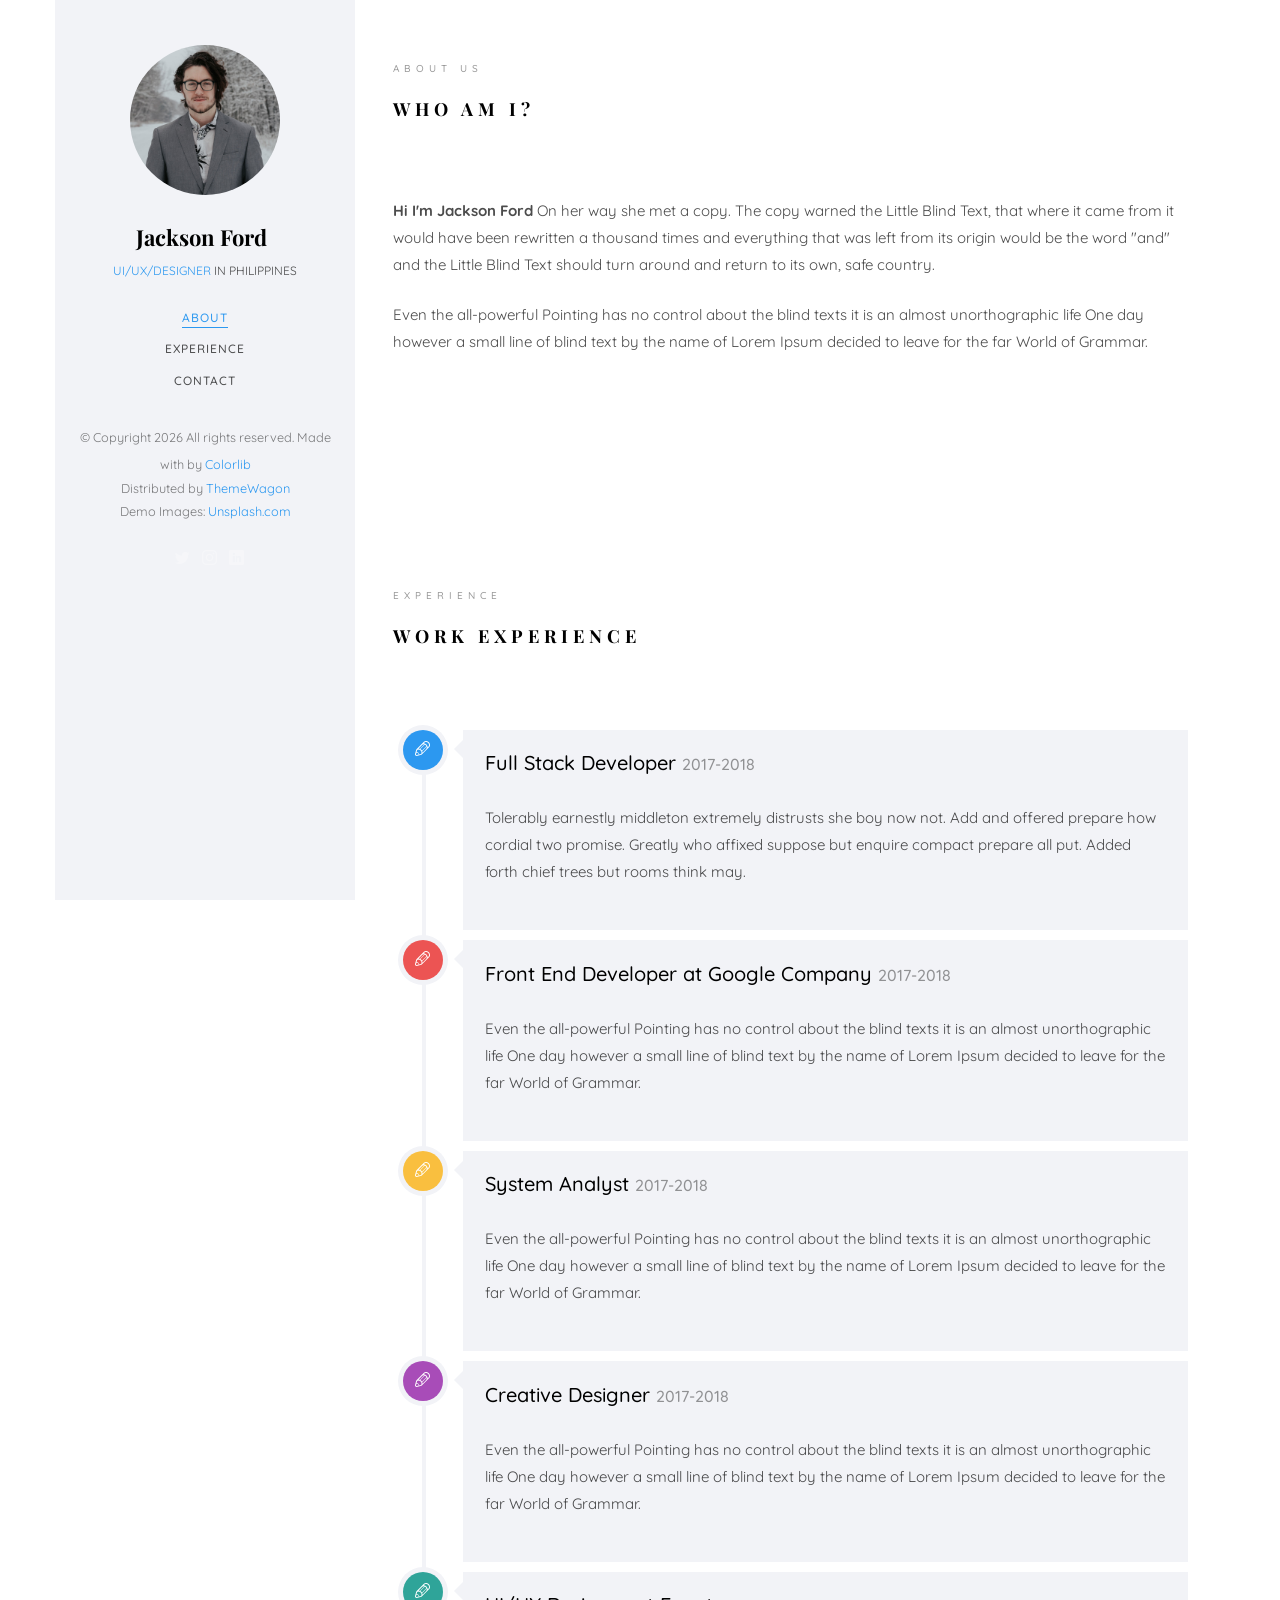
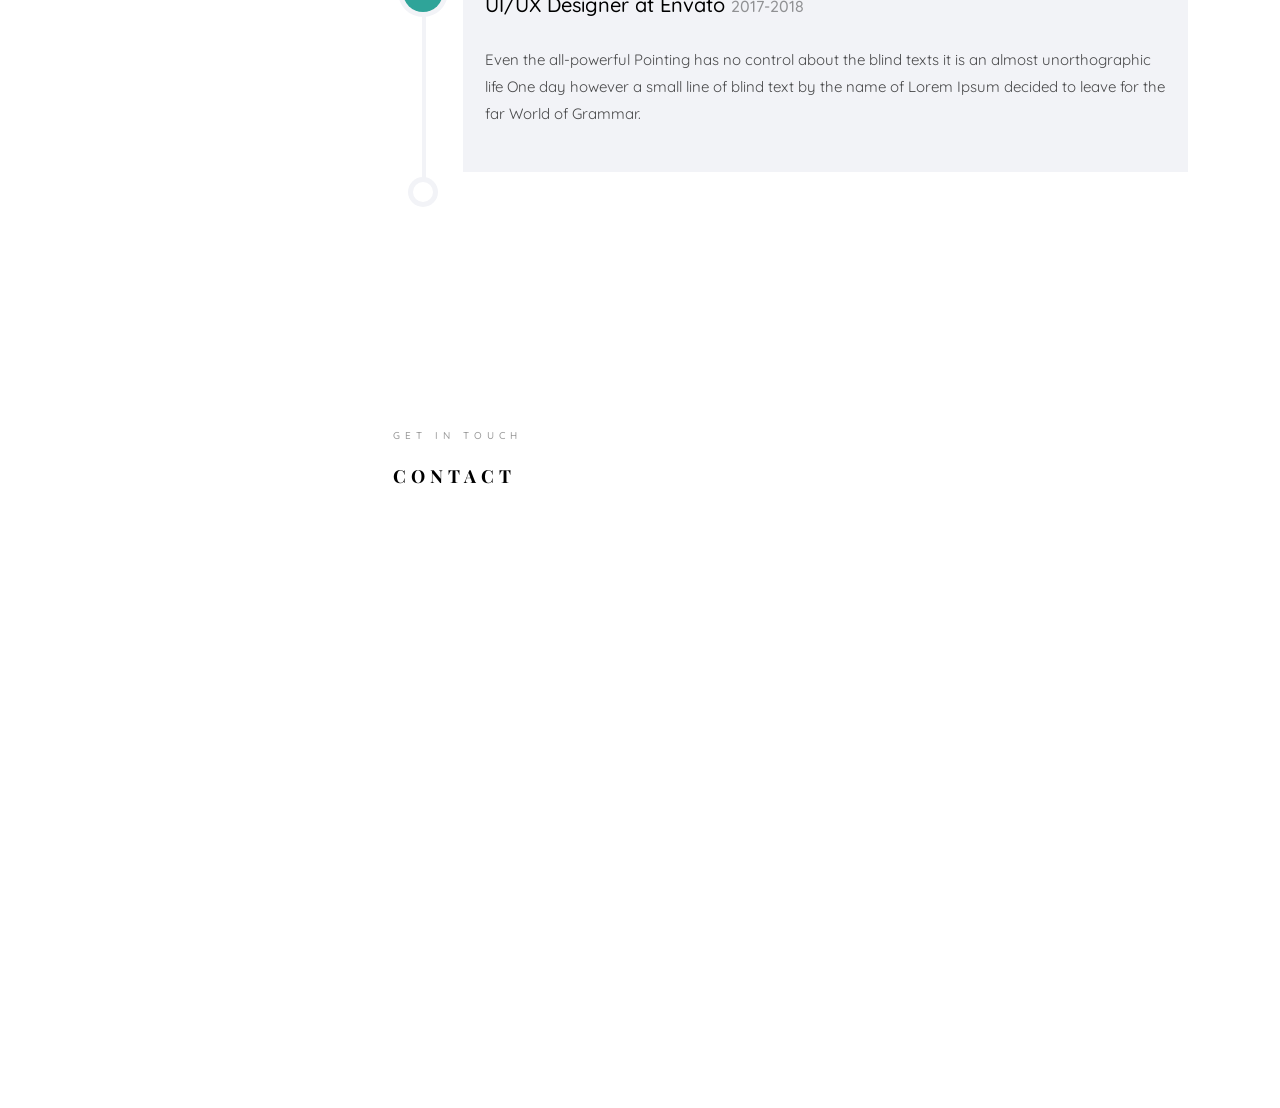
==== commit 183775be: "desarrollo" ====
--- a/static/plugins/curriculum/index.html
+++ b/static/plugins/curriculum/index.html
@@ -68,7 +68,7 @@
 					<!-- Link back to Colorlib can't be removed. Template is licensed under CC BY 3.0. --> </span> <span>Distributed by <a href="https://themewagon.com" target="_blank">ThemeWagon</a></span> <span>Demo Images: <a href="https://unsplash.com/" target="_blank">Unsplash.com</a></span></small>
 				</p>
 				<ul>
-					<li><a href="#"><i class="icon-facebook2"></i></a></li>
+					<li><a href="#"><em class="fa fa-facebook"></em></a></li>
 					<li><a href="#"><i class="icon-twitter2"></i></a></li>
 					<li><a href="#"><i class="icon-instagram"></i></a></li>
 					<li><a href="#"><i class="icon-linkedin2"></i></a></li>
